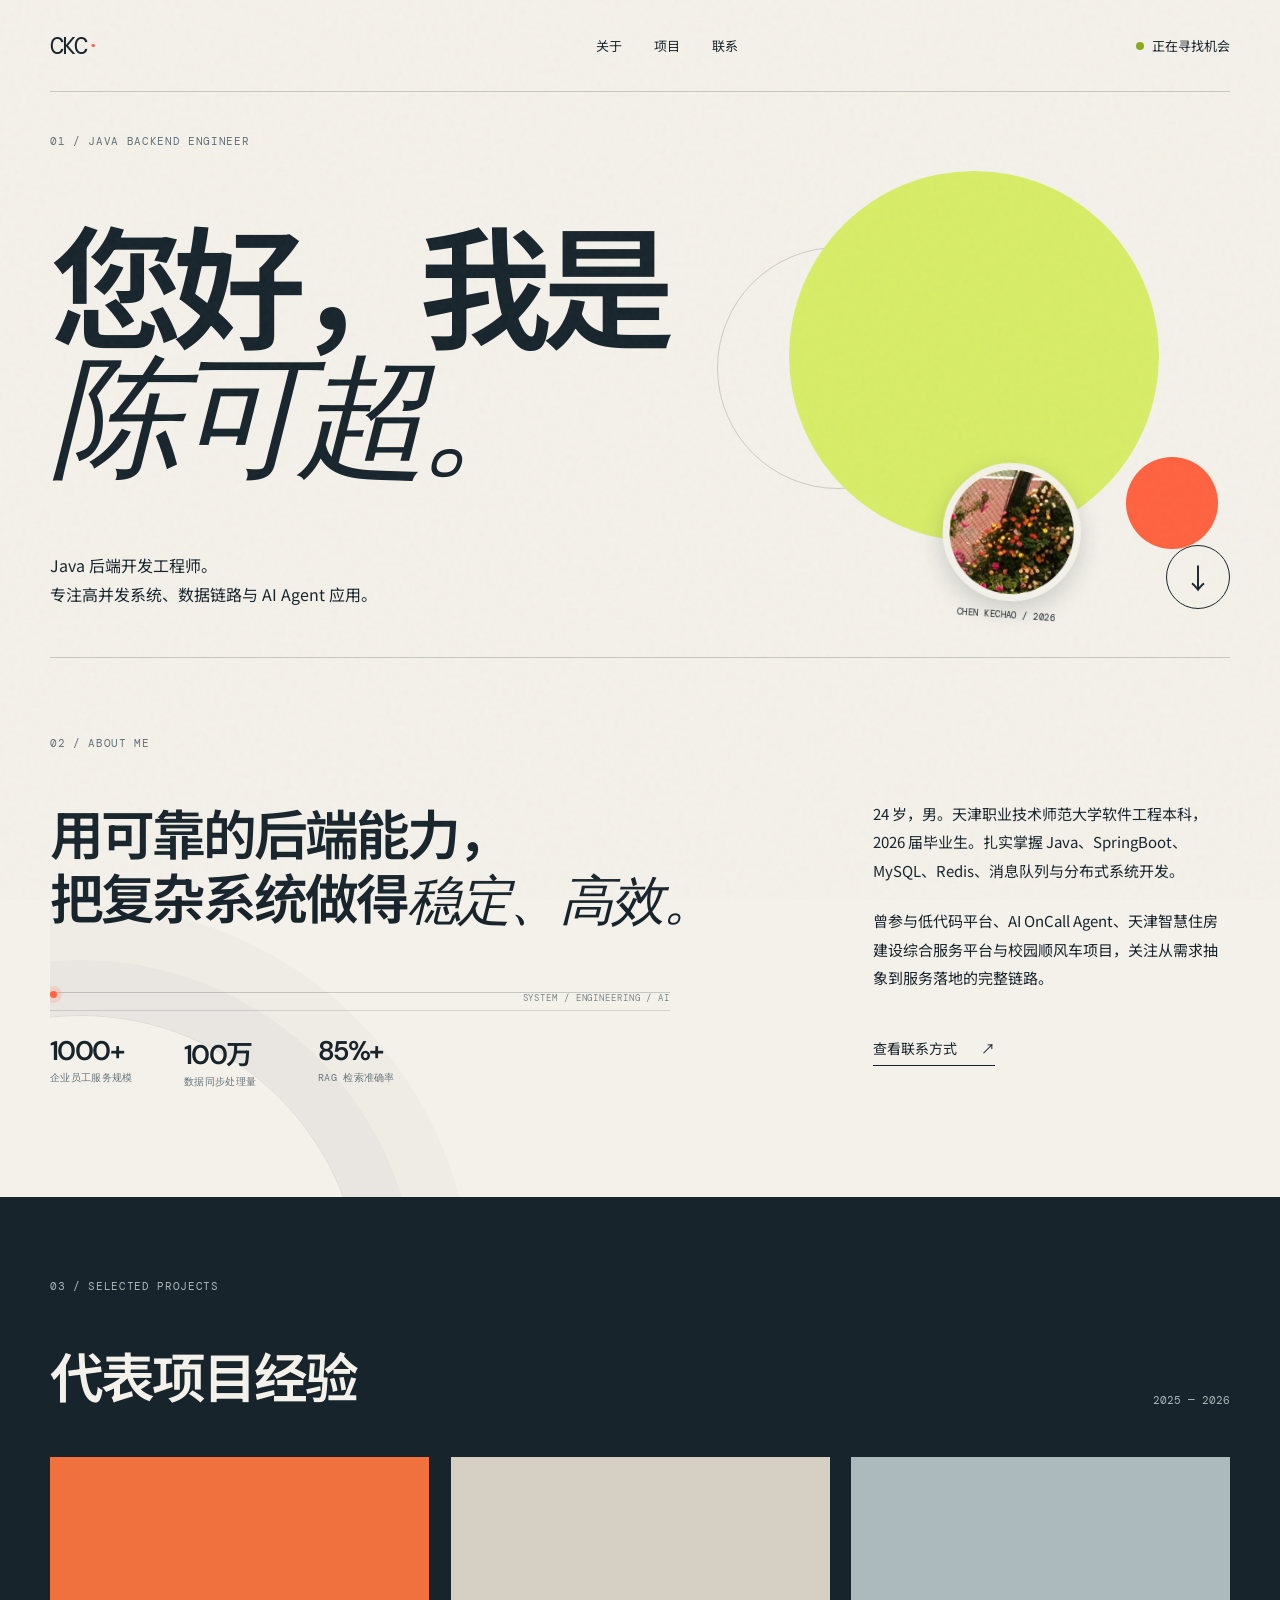
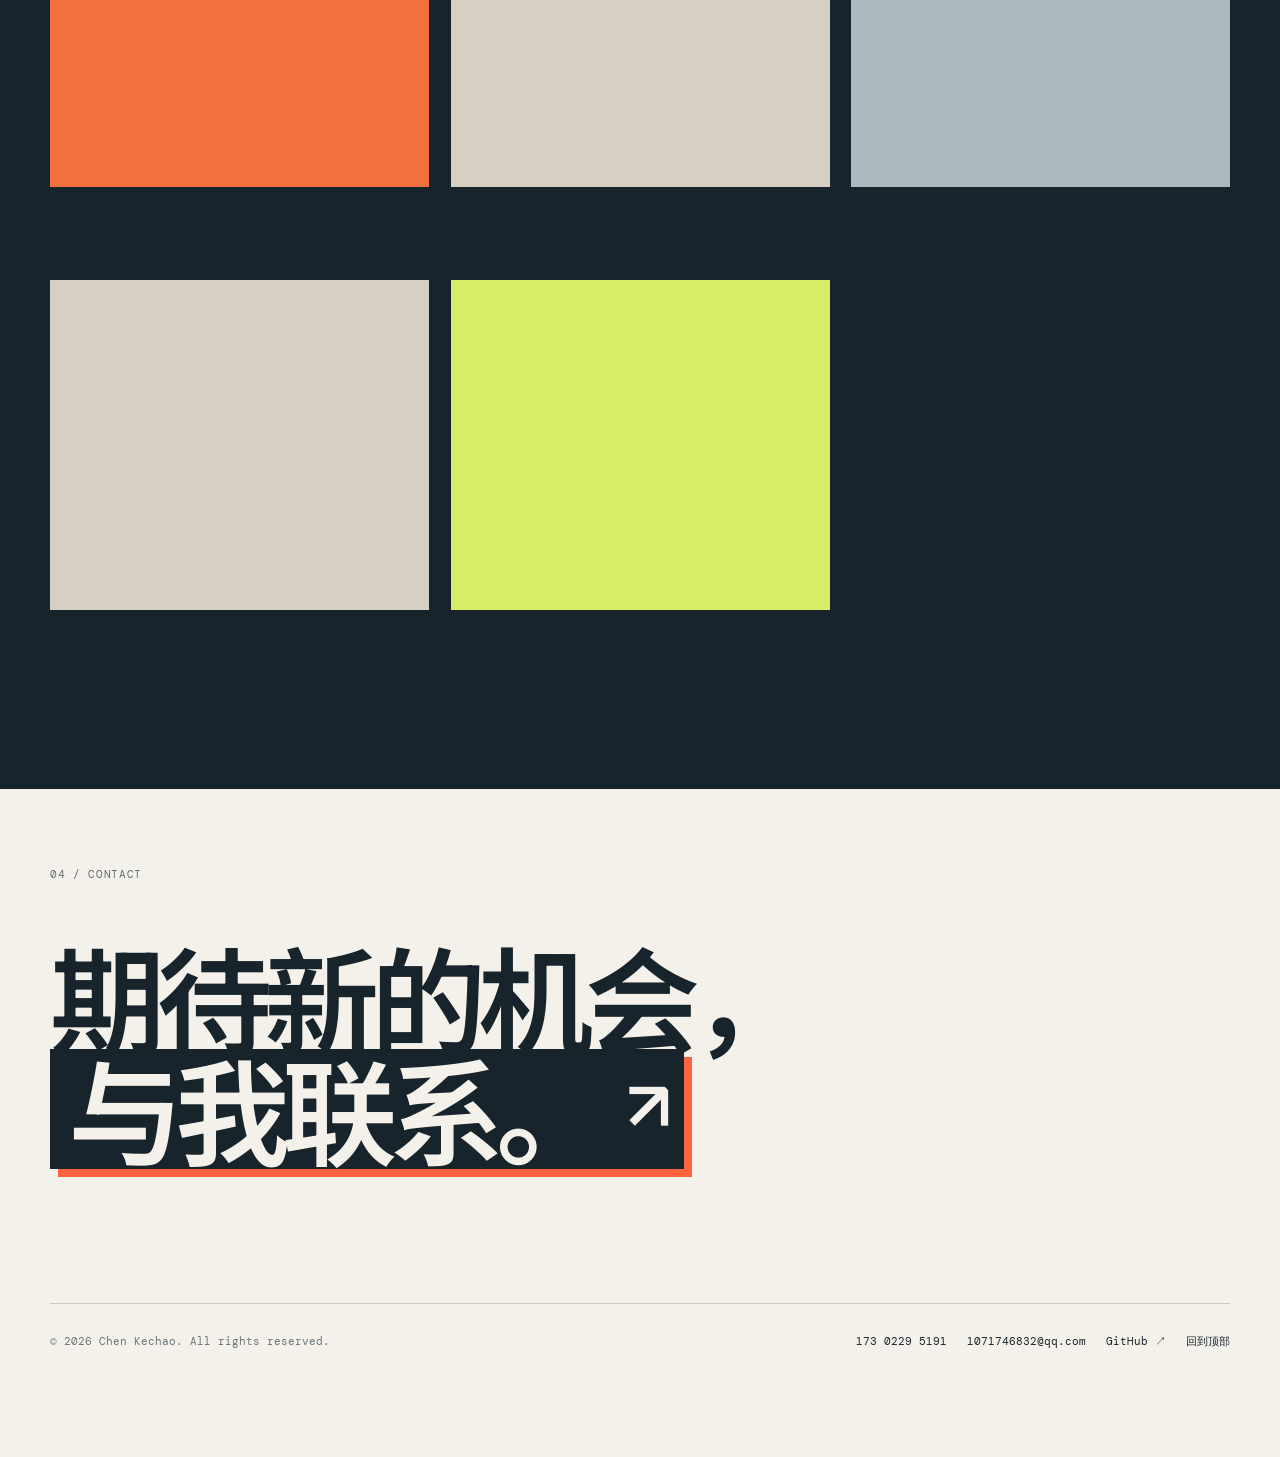
==== index.html @ 7584d51f "Add files via upload" ====
<!doctype html>
<html lang="zh-CN">
  <head>
    <meta charset="UTF-8" />
    <meta name="viewport" content="width=device-width, initial-scale=1.0" />
    <meta name="description" content="陈可超 - Java 后端开发工程师" />
    <title>陈可超 · Java 后端开发工程师</title>
    <link rel="preconnect" href="https://fonts.googleapis.com" />
    <link rel="preconnect" href="https://fonts.gstatic.com" crossorigin />
    <link href="https://fonts.googleapis.com/css2?family=DM+Mono&family=DM+Sans:opsz,wght@9..40,400;9..40,500;9..40,600;9..40,700&family=Noto+Sans+SC:wght@400;500;600;700&display=swap" rel="stylesheet" />
    <link rel="stylesheet" href="style.css" />
    <link rel="stylesheet" href="avatar.css" />
    <link rel="stylesheet" href="motion.css" />
    <link rel="stylesheet" href="contact.css" />
    <link rel="stylesheet" href="about.css" />
    <link rel="stylesheet" href="spacing.css" />
    <link rel="stylesheet" href="interaction.css" />
    <link rel="stylesheet" href="housing.css" />
    <link rel="stylesheet" href="fireworks.css" />
  </head>
  <body>
    <div class="noise"></div>
    <div class="cursor-glow" aria-hidden="true"></div>
    <header class="nav wrap">
      <a class="brand" href="#top">CKC<span>·</span></a>
      <nav aria-label="主导航">
        <a href="#about">关于</a>
        <a href="#work">项目</a>
        <a href="#contact">联系</a>
      </nav>
      <a class="availability" href="mailto:1071746832@qq.com"><i></i>正在寻找机会</a>
    </header>

    <main id="top">
      <section class="hero wrap">
        <p class="eyebrow">01 / JAVA BACKEND ENGINEER</p>
        <h1>您好，我是<br /><em>陈可超。</em></h1>
        <div class="hero-bottom">
          <p>Java 后端开发工程师。<br />专注高并发系统、数据链路与 AI Agent 应用。</p>
          <figure class="portrait" tabindex="0" role="button" aria-label="播放满屏小烟花">
            <img src="avatar.jpg" alt="陈可超的个人头像" />
            <figcaption>CHEN KECHAO / 2026</figcaption>
          </figure>
          <a class="round-link" href="#work" aria-label="跳转到项目区域">↓</a>
        </div>
        <div class="orb orb-one"></div><div class="orb orb-two"></div>
      </section>

      <section id="about" class="about wrap section">
        <p class="eyebrow">02 / ABOUT ME</p>
        <div class="about-grid">
          <div>
            <h2>用可靠的后端能力，<br />把复杂系统做得<em>稳定、高效。</em></h2>
            <div class="about-signal" aria-label="项目数据">
              <div class="signal-track"></div>
              <div class="stat-row">
                <div class="stat"><strong>1000+</strong><span>企业员工服务规模</span></div>
                <div class="stat"><strong>100万</strong><span>数据同步处理量</span></div>
                <div class="stat"><strong>85%+</strong><span>RAG 检索准确率</span></div>
              </div>
            </div>
          </div>
          <div class="about-copy">
            <p>24 岁，男。天津职业技术师范大学软件工程本科，2026 届毕业生。扎实掌握 Java、SpringBoot、MySQL、Redis、消息队列与分布式系统开发。</p>
            <p>曾参与低代码平台、AI OnCall Agent、天津智慧住房建设综合服务平台与校园顺风车项目，关注从需求抽象到服务落地的完整链路。</p>
            <a class="text-link" href="#contact">查看联系方式 <span>↗</span></a>
          </div>
        </div>
      </section>

      <section id="work" class="work section">
        <div class="wrap"><p class="eyebrow">03 / SELECTED PROJECTS</p>
          <div class="work-heading"><h2>代表项目经验</h2><span>2025 — 2026</span></div>
        </div>
        <div class="projects wrap">
          <a class="project project-sun" href="https://github.com/yizaiersan/super-biz-agent" target="_blank" rel="noreferrer" aria-label="在 GitHub 查看智能 OnCall Agent 系统项目">
            <div class="project-visual"><div class="sun"></div><span>AGENT</span></div>
            <div class="project-meta"><div><h3>智能 OnCall Agent 系统</h3><p>Spring AI · RAG · MCP · 多智能体</p></div><b>01 ↗</b></div>
          </a>
          <a class="project project-book" href="#contact" aria-label="查看先特软件低代码平台项目">
            <div class="project-visual"><div class="book-title">低代码<br /><small>LOW CODE PLATFORM</small></div><div class="book-line"></div></div>
            <div class="project-meta"><div><h3>先特软件低代码平台</h3><p>SpringCloud · Kafka · Elasticsearch</p></div><b>02 ↗</b></div>
          </a>
          <a class="project project-type" href="https://github.com/yizaiersan/hitch-dev" target="_blank" rel="noreferrer" aria-label="在 GitHub 查看校园顺风车项目">
            <div class="project-visual"><span>020</span><i></i></div>
            <div class="project-meta"><div><h3>校园顺风车</h3><p>Redis GEO · RabbitMQ · WebSocket</p></div><b>03 ↗</b></div>
          </a>
          <a class="project project-book" href="https://github.com/yizaiersan/lottery" target="_blank" rel="noreferrer" aria-label="在 GitHub 查看疯狂红包雨项目">
            <div class="project-visual"><div class="book-title">红包雨<br /><small>RED ENVELOPE RAIN</small></div><div class="book-line"></div></div>
            <div class="project-meta"><div><h3>疯狂红包雨</h3><p>SpringBoot · Redis · RabbitMQ · Docker</p></div><b>04 ↗</b></div>
          </a>
          <a class="project project-housing" href="https://szzj.zfcxjs.tj.gov.cn:30479" target="_blank" rel="noreferrer" aria-label="打开天津智慧住房建设综合服务平台">
            <div class="project-visual"><span>天津</span><i>SMART HOUSING</i></div>
            <div class="project-meta"><div><h3>天津智慧住房建设综合服务平台</h3><p>SpringCloud · 人大金仓 · Redis · RocketMQ</p></div><b>05 ↗</b></div>
          </a>
        </div>
      </section>

      <section id="contact" class="contact wrap section">
        <p class="eyebrow">04 / CONTACT</p>
        <h2>期待新的机会，<br /><a class="contact-cta" href="mailto:1071746832@qq.com">与我联系。<span>↗</span></a></h2>
        <div class="contact-foot"><p>© 2026 Chen Kechao. All rights reserved.</p><div><a href="tel:17302295191">173 0229 5191</a><a href="mailto:1071746832@qq.com">1071746832@qq.com</a><a href="https://github.com/yizaiersan" target="_blank" rel="noreferrer">GitHub ↗</a><a href="#top">回到顶部</a></div></div>
      </section>
    </main>
    <script src="motion.js"></script>
  </body>
</html>
---- style.css ----
:root{--ink:#17242c;--paper:#f4f1ea;--lime:#d8ed67;--orange:#ff623f;--line:rgba(23,36,44,.2)}*{box-sizing:border-box}html{scroll-behavior:smooth}body{margin:0;background:var(--paper);color:var(--ink);font-family:"Noto Sans SC","DM Sans",sans-serif}.wrap{width:min(1180px,calc(100% - 64px));margin:auto}.noise{position:fixed;inset:0;opacity:.045;pointer-events:none;z-index:10;background-image:url("data:image/svg+xml,%3Csvg viewBox='0 0 180 180' xmlns='http://www.w3.org/2000/svg'%3E%3Cfilter id='n'%3E%3CfeTurbulence type='fractalNoise' baseFrequency='.85' numOctaves='4' stitchTiles='stitch'/%3E%3C/filter%3E%3Crect width='100%25' height='100%25' filter='url(%23n)' opacity='.9'/%3E%3C/svg%3E")}.nav{height:92px;display:flex;align-items:center;justify-content:space-between;border-bottom:1px solid var(--line);position:relative;z-index:2}.brand{font-family:"DM Mono",monospace;font-size:24px;text-decoration:none;color:var(--ink);letter-spacing:-2px}.brand span{color:var(--orange)}nav{display:flex;gap:32px;margin-left:100px}nav a,.availability,.contact-foot a{color:var(--ink);text-decoration:none;font-size:13px}.availability{display:flex;align-items:center;gap:8px}.availability i{width:8px;height:8px;border-radius:50%;background:#88aa1e;display:block}.hero{min-height:600px;padding:72px 0 48px;position:relative;overflow:hidden}.eyebrow{font-family:"DM Mono",monospace;font-size:11px;letter-spacing:.06em;margin:0;color:#617078}.hero h1{font-size:clamp(64px,10.4vw,140px);line-height:.93;letter-spacing:-.075em;font-weight:600;margin:72px 0 64px;position:relative;z-index:1}.hero h1 em,.about h2 em{font-family:Georgia,serif;font-weight:400}.hero-bottom{display:flex;justify-content:space-between;align-items:end;position:relative;z-index:1}.hero-bottom p{font-size:16px;line-height:1.8;margin:0}.round-link{width:64px;height:64px;border:1px solid var(--ink);border-radius:50%;display:grid;place-items:center;text-decoration:none;color:var(--ink);font-size:28px;transition:.25s}.round-link:hover{background:var(--ink);color:var(--paper);transform:translateY(4px)}.orb{position:absolute;border-radius:50%;filter:blur(.2px)}.orb-one{width:370px;height:370px;background:var(--lime);right:6%;top:79px}.orb-two{width:92px;height:92px;background:var(--orange);right:1%;top:365px}.section{padding:130px 0}.about{border-top:1px solid var(--line)}.about-grid{display:grid;grid-template-columns:1.35fr .65fr;gap:80px;margin-top:50px}.about h2,.work h2,.contact h2{font-size:clamp(32px,4.2vw,58px);line-height:1.2;letter-spacing:-.055em;font-weight:600;margin:0}.about-copy{font-size:15px;line-height:1.9}.about-copy p{margin:0 0 22px}.text-link{display:inline-flex;margin-top:20px;color:var(--ink);font-size:14px;text-decoration:none;border-bottom:1px solid var(--ink);padding-bottom:4px}.text-link span{margin-left:24px}.work{background:var(--ink);color:var(--paper)}.work .eyebrow{color:#aeb8ba}.work-heading{display:flex;justify-content:space-between;align-items:end;margin:50px 0}.work-heading span{font:11px "DM Mono",monospace;color:#aeb8ba}.projects{display:grid;grid-template-columns:repeat(3,1fr);gap:22px}.project{color:inherit;text-decoration:none}.project-visual{height:330px;position:relative;overflow:hidden;transition:transform .35s}.project:hover .project-visual{transform:translateY(-8px)}.project-sun .project-visual{background:#f0713e}.sun{position:absolute;width:190px;height:190px;border-radius:50%;background:#ffcd62;top:50%;left:50%;transform:translate(-50%,-50%)}.project-sun .project-visual span{position:absolute;bottom:23px;left:23px;font-size:44px;font-weight:700;letter-spacing:-.1em;color:#24393c}.project-book .project-visual{background:#d6d0c4;padding:32px;color:#24393c}.book-title{font-family:Georgia,serif;font-size:57px;line-height:.9;letter-spacing:-.12em}.book-title small{font:10px "DM Mono",monospace;letter-spacing:.12em}.book-line{height:1px;background:#24393c;position:absolute;left:32px;right:32px;bottom:36px}.project-type .project-visual{background:#acb9bd;display:grid;place-items:center;color:#f4f1ea}.project-type span{font-size:70px;letter-spacing:-.12em;font-weight:600;position:relative;z-index:1}.project-type i{position:absolute;width:145px;height:145px;background:#e3ef78;border-radius:50%;right:-15px;bottom:-16px}.project-meta{padding:20px 0 2px;display:flex;justify-content:space-between}.project-meta h3{font-size:18px;margin:0 0 6px}.project-meta p{font-size:12px;margin:0;color:#aeb8ba}.project-meta b{font:11px "DM Mono",monospace;font-weight:400}.contact{min-height:560px;display:flex;flex-direction:column}.contact h2{font-size:clamp(55px,9vw,118px);line-height:.94;margin:60px 0}.contact h2 a{color:var(--orange);text-decoration:none}.contact h2 span{font-family:"DM Sans";font-size:.6em;vertical-align:top}.contact-foot{margin-top:auto;padding-top:30px;border-top:1px solid var(--line);display:flex;justify-content:space-between;color:#67757b;font:11px "DM Mono",monospace}.contact-foot p{margin:0}.contact-foot div{display:flex;gap:20px}.contact-foot a{font:11px "DM Mono",monospace;color:var(--ink)}@media(max-width:700px){.wrap{width:min(100% - 40px,1180px)}.nav{height:72px}nav{display:none}.availability{font-size:11px}.hero{min-height:520px;padding-top:54px}.hero h1{margin:65px 0 70px}.orb-one{width:230px;height:230px;right:-60px;top:120px}.orb-two{width:55px;height:55px;top:325px;right:10px}.hero-bottom p{font-size:13px}.section{padding:80px 0}.about-grid{grid-template-columns:1fr;gap:32px;margin-top:38px}.projects{grid-template-columns:1fr;gap:40px}.project-visual{height:280px}.work-heading{margin:40px 0}.contact{min-height:470px}.contact-foot{gap:25px;flex-direction:column}.contact-foot div{gap:16px}.contact h2{margin:48px 0}}
---- avatar.css ----
.portrait{position:absolute;right:150px;bottom:-12px;width:138px;margin:0;transform:rotate(4deg)}
.portrait img{display:block;width:100%;aspect-ratio:1;object-fit:cover;border-radius:50%;border:7px solid var(--paper);box-shadow:0 8px 25px rgba(23,36,44,.18)}
.portrait figcaption{font:9px "DM Mono",monospace;letter-spacing:.05em;text-align:center;margin-top:8px;white-space:nowrap}
@media(max-width:700px){.portrait{width:96px;right:85px;bottom:10px}.portrait img{border-width:5px}.portrait figcaption{font-size:7px}}
---- motion.css ----
@keyframes rise-in{from{opacity:0;transform:translateY(30px)}to{opacity:1;transform:translateY(0)}}
@keyframes drift{0%,100%{transform:translate3d(0,0,0) scale(1)}50%{transform:translate3d(-24px,22px,0) scale(1.06)}}
@keyframes pulse{0%,100%{opacity:.72;transform:scale(1)}50%{opacity:1;transform:scale(1.13)}}
@keyframes sweep{from{transform:translateX(-130%) skewX(-20deg)}to{transform:translateX(260%) skewX(-20deg)}}
.nav{animation:rise-in .8s cubic-bezier(.2,.8,.2,1) both}.hero .eyebrow{animation:rise-in .8s .12s cubic-bezier(.2,.8,.2,1) both}.hero h1{animation:rise-in 1s .25s cubic-bezier(.2,.8,.2,1) both}.hero-bottom{animation:rise-in .9s .45s cubic-bezier(.2,.8,.2,1) both}.orb-one{animation:drift 9s ease-in-out infinite}.orb-two{animation:pulse 4.5s ease-in-out infinite}.availability i{animation:pulse 1.7s ease-in-out infinite}
nav a{position:relative;padding:8px 0}nav a::after{content:"";position:absolute;left:0;bottom:1px;width:100%;height:1px;background:var(--orange);transform:scaleX(0);transform-origin:right;transition:transform .35s ease}nav a:hover::after{transform:scaleX(1);transform-origin:left}.round-link{transition:background .3s,color .3s,transform .3s,box-shadow .3s}.round-link:hover{box-shadow:0 10px 24px rgba(23,36,44,.22);transform:translateY(4px) rotate(-12deg)}
.section{opacity:0;transform:translateY(48px);transition:opacity .85s ease,transform .85s cubic-bezier(.2,.8,.2,1)}.section.is-visible{opacity:1;transform:none}.project{transition:transform .4s cubic-bezier(.2,.8,.2,1)}.project:hover{transform:translateY(-10px)}.project-visual::after{content:"";position:absolute;inset:0;width:35%;background:linear-gradient(90deg,transparent,rgba(255,255,255,.22),transparent);pointer-events:none;transform:translateX(-130%) skewX(-20deg)}.project:hover .project-visual::after{animation:sweep .8s ease}.project-meta b{transition:transform .3s ease}.project:hover .project-meta b{transform:translate(4px,-4px)}.portrait{transition:transform .5s cubic-bezier(.2,.8,.2,1)}.portrait:hover{transform:rotate(-3deg) scale(1.06)}.text-link{transition:letter-spacing .3s ease}.text-link:hover{letter-spacing:.04em}.contact h2 a{background:linear-gradient(90deg,var(--orange),#e94d98,var(--orange));background-size:200% 100%;transition:background-position .6s ease}.contact h2 a:hover{background-position:100% 0}
@media(prefers-reduced-motion:reduce){*,*::before,*::after{animation-duration:.01ms!important;animation-iteration-count:1!important;scroll-behavior:auto!important;transition-duration:.01ms!important}.section{opacity:1;transform:none}}
---- contact.css ----
.contact{padding-top:112px;padding-bottom:72px}
.contact h2{max-width:1100px;letter-spacing:-.07em}
.contact h2 a{display:inline-flex;align-items:center;gap:.16em;color:var(--paper);background:var(--ink);padding:.07em .19em .11em .16em;line-height:.86;box-shadow:8px 8px 0 var(--orange);transition:transform .35s ease,box-shadow .35s ease,background .35s ease}
.contact h2 a:hover{background:var(--orange);box-shadow:12px 12px 0 var(--ink);transform:translate(-4px,-4px)}
.contact h2 span{margin-left:.08em}
.contact-foot{margin-top:74px}
@media(max-width:700px){.contact{padding-top:80px;padding-bottom:52px}.contact h2 a{box-shadow:5px 5px 0 var(--orange)}.contact-foot{margin-top:56px}}
---- about.css ----
@keyframes trace{0%{left:0;opacity:0}12%,78%{opacity:1}100%{left:100%;opacity:0}}
@keyframes float-chip{0%,100%{transform:translateY(0)}50%{transform:translateY(-7px)}}
.about{position:relative;overflow:hidden}.about::before{content:"";position:absolute;width:560px;height:560px;left:-250px;bottom:-380px;border:1px solid rgba(23,36,44,.1);border-radius:50%;box-shadow:0 0 0 55px rgba(23,36,44,.025),0 0 0 110px rgba(23,36,44,.018);pointer-events:none}.about h2{position:relative;z-index:1}.about-signal{position:relative;z-index:1;margin-top:58px;max-width:620px;border-top:1px solid var(--line);padding-top:17px}.about-signal::before{content:"";position:absolute;top:-2px;left:0;width:7px;height:7px;border-radius:50%;background:var(--orange);box-shadow:0 0 0 5px rgba(255,98,63,.16);animation:trace 5.5s linear infinite}.signal-track{position:relative;height:1px;background:rgba(23,36,44,.15);margin-bottom:22px}.signal-track::after{content:"SYSTEM / ENGINEERING / AI";position:absolute;right:0;top:-18px;font:9px "DM Mono",monospace;letter-spacing:.1em;color:#7b8588}.stat-row{display:flex;gap:26px}.stat{min-width:108px;animation:float-chip 5s ease-in-out infinite}.stat:nth-child(2){animation-delay:-1.7s}.stat:nth-child(3){animation-delay:-3.4s}.stat strong{display:block;font:600 27px "DM Sans","Noto Sans SC",sans-serif;letter-spacing:-.06em}.stat span{display:block;margin-top:3px;font:10px "DM Mono",monospace;letter-spacing:.03em;color:#68757b}.about-copy{position:relative;z-index:1}.about-copy p{transition:transform .35s ease}.about-copy:hover p{transform:translateX(5px)}
@media(max-width:700px){.about-signal{margin-top:40px}.stat-row{gap:18px}.stat{min-width:0;flex:1}.stat strong{font-size:22px}.stat span{font-size:8px}.about::before{left:-350px}.signal-track::after{font-size:7px}}
---- spacing.css ----
/* Tighter vertical rhythm: section labels arrive closer to their boundaries. */
.hero{padding-top:42px;min-height:540px}
.section{padding-top:78px;padding-bottom:108px}
.work.section{padding-top:82px}
.contact{padding-top:78px}
@media(max-width:700px){.hero{padding-top:34px;min-height:500px}.section{padding-top:62px;padding-bottom:76px}.work.section{padding-top:66px}.contact{padding-top:66px}}
---- interaction.css ----
@media(pointer:fine){
  .cursor-glow{position:fixed;z-index:20;width:310px;height:310px;left:0;top:0;border-radius:50%;pointer-events:none;background:radial-gradient(circle,rgba(216,237,103,.38) 0%,rgba(216,237,103,.17) 28%,rgba(216,237,103,.05) 48%,transparent 72%);mix-blend-mode:multiply;transform:translate3d(-50%,-50%,0);transition:width .3s ease,height .3s ease,opacity .3s ease;will-change:transform;opacity:0}.cursor-glow.is-active{opacity:1}.cursor-glow.is-hovering{width:390px;height:390px;background:radial-gradient(circle,rgba(255,98,63,.32) 0%,rgba(255,98,63,.13) 35%,rgba(255,98,63,.04) 54%,transparent 74%)}
  .hero{isolation:isolate}.hero::after{content:"";position:absolute;width:240px;height:240px;right:23%;top:155px;border:1px solid rgba(23,36,44,.18);border-radius:50%;z-index:-1;transform:translate3d(var(--mouse-x,0),var(--mouse-y,0),0);transition:transform .15s linear;will-change:transform}.project{transform-style:preserve-3d;will-change:transform}.project-visual{transform:translateZ(0)}.project:hover .project-visual{filter:saturate(1.08) contrast(1.03)}.round-link{will-change:transform}.availability{transition:transform .2s ease}
}
@media(prefers-reduced-motion:reduce){.cursor-glow{display:none!important}}
---- housing.css ----
.project-housing .project-visual{background:#d8ed67;color:#17242c;padding:30px;display:flex;flex-direction:column;justify-content:space-between}
.project-housing .project-visual span{font-family:Georgia,"Noto Sans SC",serif;font-size:88px;line-height:.9;letter-spacing:-.12em}
.project-housing .project-visual i{align-self:flex-end;font:11px "DM Mono",monospace;font-style:normal;letter-spacing:.13em}
---- fireworks.css ----
.fireworks-layer{position:fixed;inset:0;z-index:100;pointer-events:none;overflow:hidden}
.firework-particle{position:absolute;left:var(--x);top:var(--y);font-size:var(--size);line-height:1;color:var(--color);text-shadow:0 1px 0 rgba(255,255,255,.65),0 0 12px currentColor;animation:firework-pop 1.4s cubic-bezier(.16,.72,.25,1) forwards;animation-delay:var(--delay)}
@keyframes firework-pop{0%{opacity:0;transform:translate(-50%,-50%) scale(.2)}12%{opacity:1}72%{opacity:1;transform:translate(calc(-50% + var(--dx)),calc(-50% + var(--dy))) rotate(var(--spin)) scale(1)}100%{opacity:0;transform:translate(calc(-50% + var(--dx)),calc(-50% + var(--dy) + 28px)) rotate(var(--spin)) scale(.55)}}
@media(prefers-reduced-motion:reduce){.fireworks-layer{display:none}}
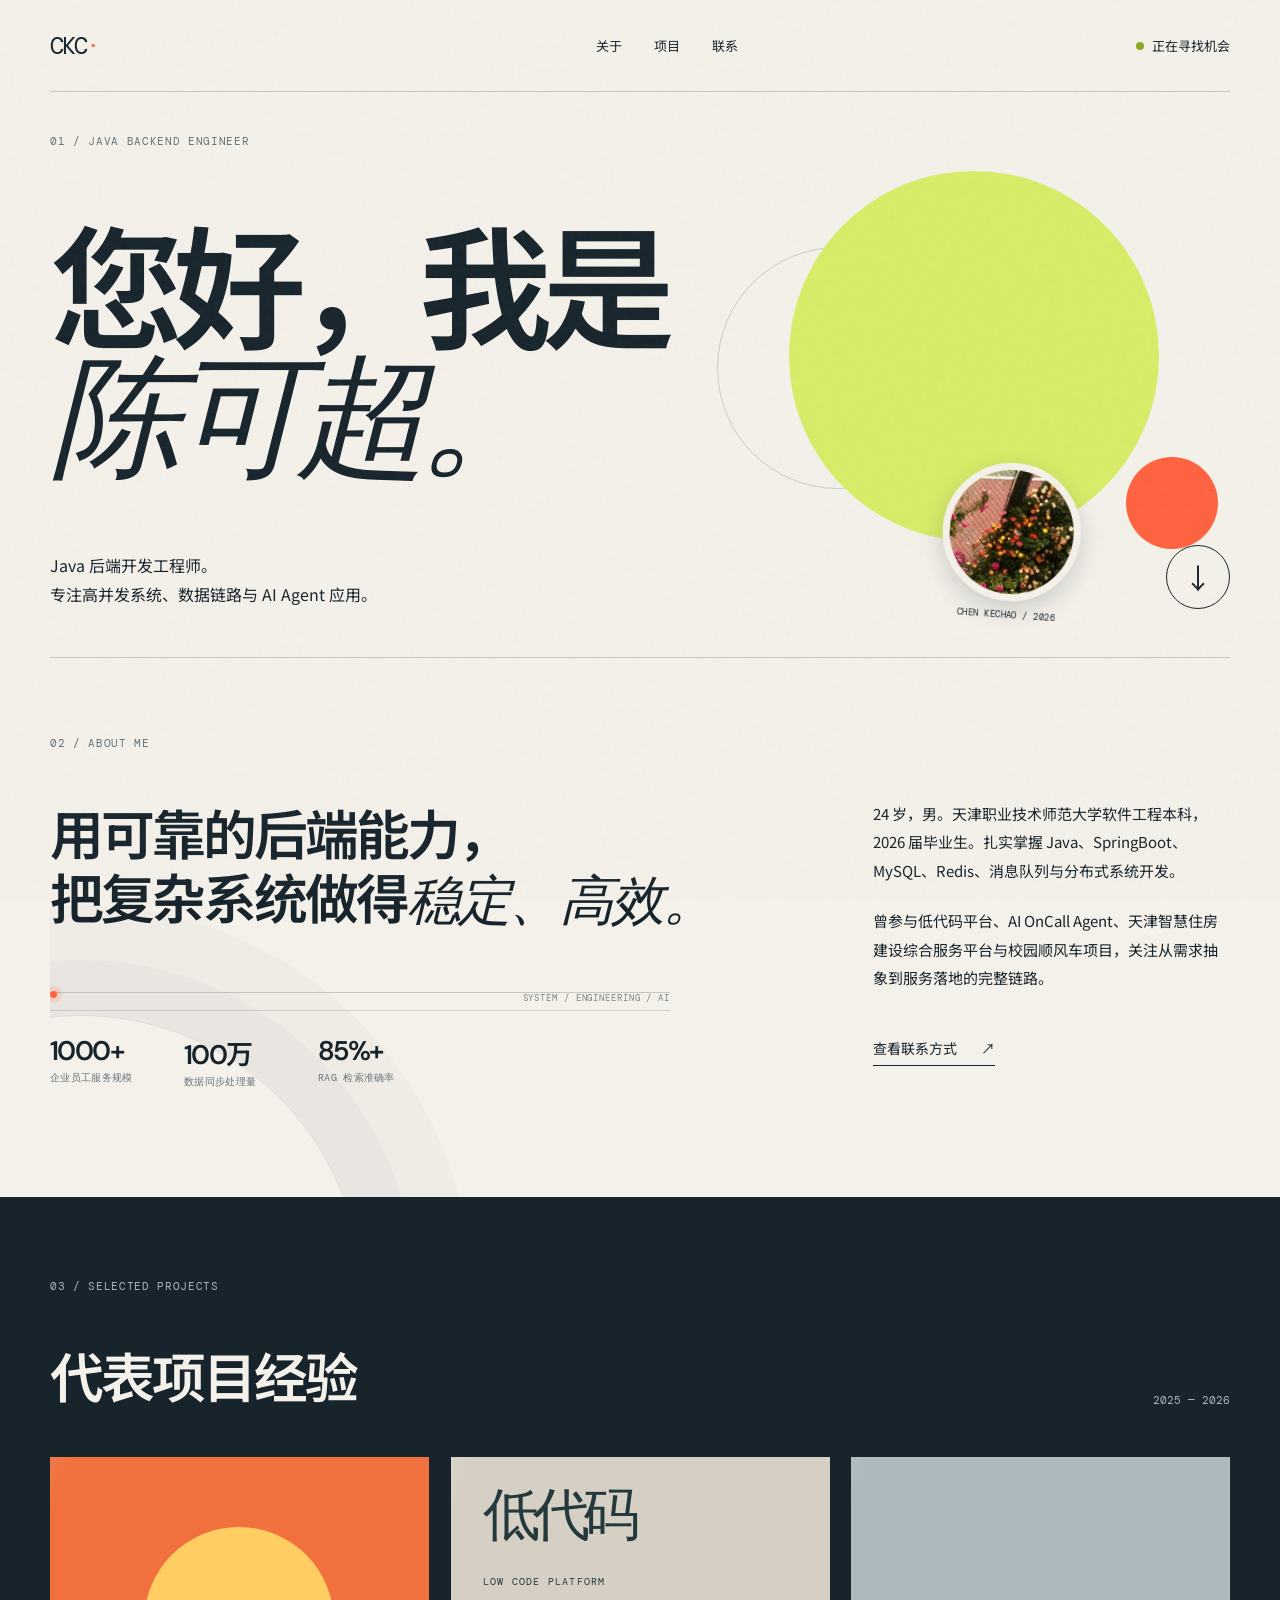
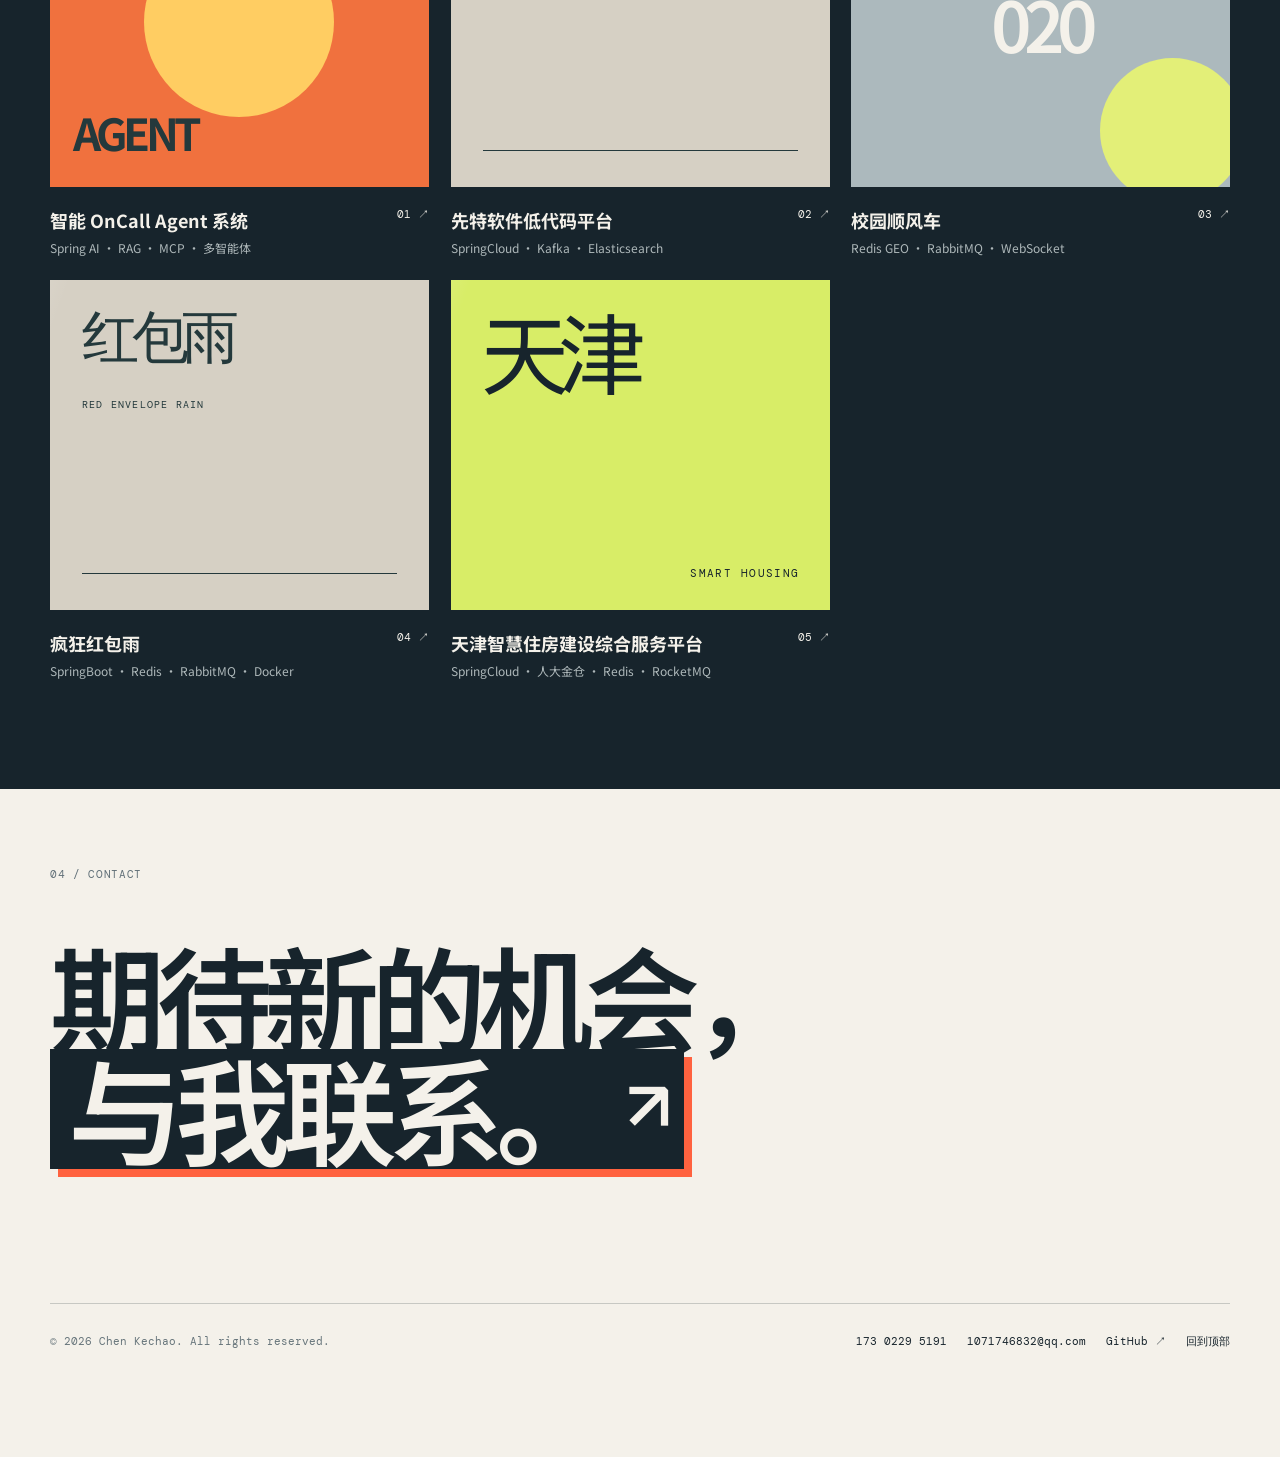
==== commit 8e540e13: "Add files via upload" ====
--- a/index.html
+++ b/index.html
@@ -4,7 +4,7 @@
     <meta charset="UTF-8" />
     <meta name="viewport" content="width=device-width, initial-scale=1.0" />
     <meta name="description" content="陈可超 - Java 后端开发工程师" />
-    <title>陈可超 · Java 后端开发工程师</title>
+    <title>chenkechao</title>
     <link rel="preconnect" href="https://fonts.googleapis.com" />
     <link rel="preconnect" href="https://fonts.gstatic.com" crossorigin />
     <link href="https://fonts.googleapis.com/css2?family=DM+Mono&family=DM+Sans:opsz,wght@9..40,400;9..40,500;9..40,600;9..40,700&family=Noto+Sans+SC:wght@400;500;600;700&display=swap" rel="stylesheet" />
@@ -17,6 +17,7 @@
     <link rel="stylesheet" href="interaction.css" />
     <link rel="stylesheet" href="housing.css" />
     <link rel="stylesheet" href="fireworks.css" />
+    <link rel="stylesheet" href="modal.css" />
   </head>
   <body>
     <div class="noise"></div>
@@ -77,7 +78,7 @@
             <div class="project-visual"><div class="sun"></div><span>AGENT</span></div>
             <div class="project-meta"><div><h3>智能 OnCall Agent 系统</h3><p>Spring AI · RAG · MCP · 多智能体</p></div><b>01 ↗</b></div>
           </a>
-          <a class="project project-book" href="#contact" aria-label="查看先特软件低代码平台项目">
+          <a class="project project-book project-internal" href="#contact" aria-label="查看先特软件低代码平台项目说明">
             <div class="project-visual"><div class="book-title">低代码<br /><small>LOW CODE PLATFORM</small></div><div class="book-line"></div></div>
             <div class="project-meta"><div><h3>先特软件低代码平台</h3><p>SpringCloud · Kafka · Elasticsearch</p></div><b>02 ↗</b></div>
           </a>
@@ -102,6 +103,16 @@
         <div class="contact-foot"><p>© 2026 Chen Kechao. All rights reserved.</p><div><a href="tel:17302295191">173 0229 5191</a><a href="mailto:1071746832@qq.com">1071746832@qq.com</a><a href="https://github.com/yizaiersan" target="_blank" rel="noreferrer">GitHub ↗</a><a href="#top">回到顶部</a></div></div>
       </section>
     </main>
+    <div class="project-modal" id="internal-project-modal" role="dialog" aria-modal="true" aria-labelledby="internal-project-title" hidden>
+      <div class="project-modal__backdrop" data-close-modal></div>
+      <div class="project-modal__card">
+        <span class="project-modal__sparkle">✦</span>
+        <p class="eyebrow">A LITTLE NOTE</p>
+        <h2 id="internal-project-title">这是一个内网项目呀</h2>
+        <p>先特软件低代码平台为内网开发项目，暂时没有可公开访问的链接。</p>
+        <button type="button" data-close-modal>知道啦 ✿</button>
+      </div>
+    </div>
     <script src="motion.js"></script>
   </body>
 </html>
--- a/fireworks.css
+++ b/fireworks.css
@@ -1,4 +1,4 @@
 .fireworks-layer{position:fixed;inset:0;z-index:100;pointer-events:none;overflow:hidden}
 .firework-particle{position:absolute;left:var(--x);top:var(--y);font-size:var(--size);line-height:1;color:var(--color);text-shadow:0 1px 0 rgba(255,255,255,.65),0 0 12px currentColor;animation:firework-pop 1.4s cubic-bezier(.16,.72,.25,1) forwards;animation-delay:var(--delay)}
-@keyframes firework-pop{0%{opacity:0;transform:translate(-50%,-50%) scale(.2)}12%{opacity:1}72%{opacity:1;transform:translate(calc(-50% + var(--dx)),calc(-50% + var(--dy))) rotate(var(--spin)) scale(1)}100%{opacity:0;transform:translate(calc(-50% + var(--dx)),calc(-50% + var(--dy) + 28px)) rotate(var(--spin)) scale(.55)}}
+@keyframes firework-pop{0%{opacity:0;transform:translate(-50%,-50%) scale(.2)}12%{opacity:1}58%{opacity:1;transform:translate(calc(-50% + var(--dx)),calc(-50% + var(--dy))) rotate(var(--spin)) scale(1)}82%{opacity:.9;transform:translate(calc(-50% + var(--dx-drift)),calc(-50% + var(--dy) + var(--fall-early))) rotate(var(--spin)) scale(.82)}100%{opacity:0;transform:translate(calc(-50% + var(--dx-drift)),calc(-50% + var(--dy-fall))) rotate(var(--spin)) scale(.48)}}
 @media(prefers-reduced-motion:reduce){.fireworks-layer{display:none}}
--- a/modal.css
+++ b/modal.css
@@ -0,0 +1,9 @@
+.project-modal{position:fixed;inset:0;z-index:120;display:grid;place-items:center;padding:24px}
+.project-modal[hidden]{display:none}
+.project-modal__backdrop{position:absolute;inset:0;background:rgba(23,36,44,.48);backdrop-filter:blur(5px)}
+.project-modal__card{position:relative;width:min(440px,100%);padding:48px 42px 38px;background:var(--paper);border:2px solid var(--ink);box-shadow:12px 12px 0 var(--orange);text-align:center;animation:modal-pop .35s cubic-bezier(.2,.85,.35,1.2)}
+.project-modal__sparkle{display:grid;place-items:center;width:48px;height:48px;margin:0 auto 18px;border-radius:50%;background:var(--lime);font-size:25px;color:var(--orange)}
+.project-modal h2{font-size:31px;letter-spacing:-.06em;margin:12px 0 14px}.project-modal p:not(.eyebrow){font-size:15px;line-height:1.8;margin:0 auto 28px;max-width:300px}
+.project-modal button{border:1px solid var(--ink);background:var(--ink);color:var(--paper);padding:12px 20px;font:600 14px "Noto Sans SC",sans-serif;cursor:pointer;transition:transform .2s ease,background .2s ease}.project-modal button:hover{background:var(--orange);transform:translateY(-3px)}
+@keyframes modal-pop{from{opacity:0;transform:translateY(16px) scale(.9)}to{opacity:1;transform:translateY(0) scale(1)}}
+@media(max-width:700px){.project-modal__card{padding:40px 26px 30px;box-shadow:8px 8px 0 var(--orange)}.project-modal h2{font-size:27px}}
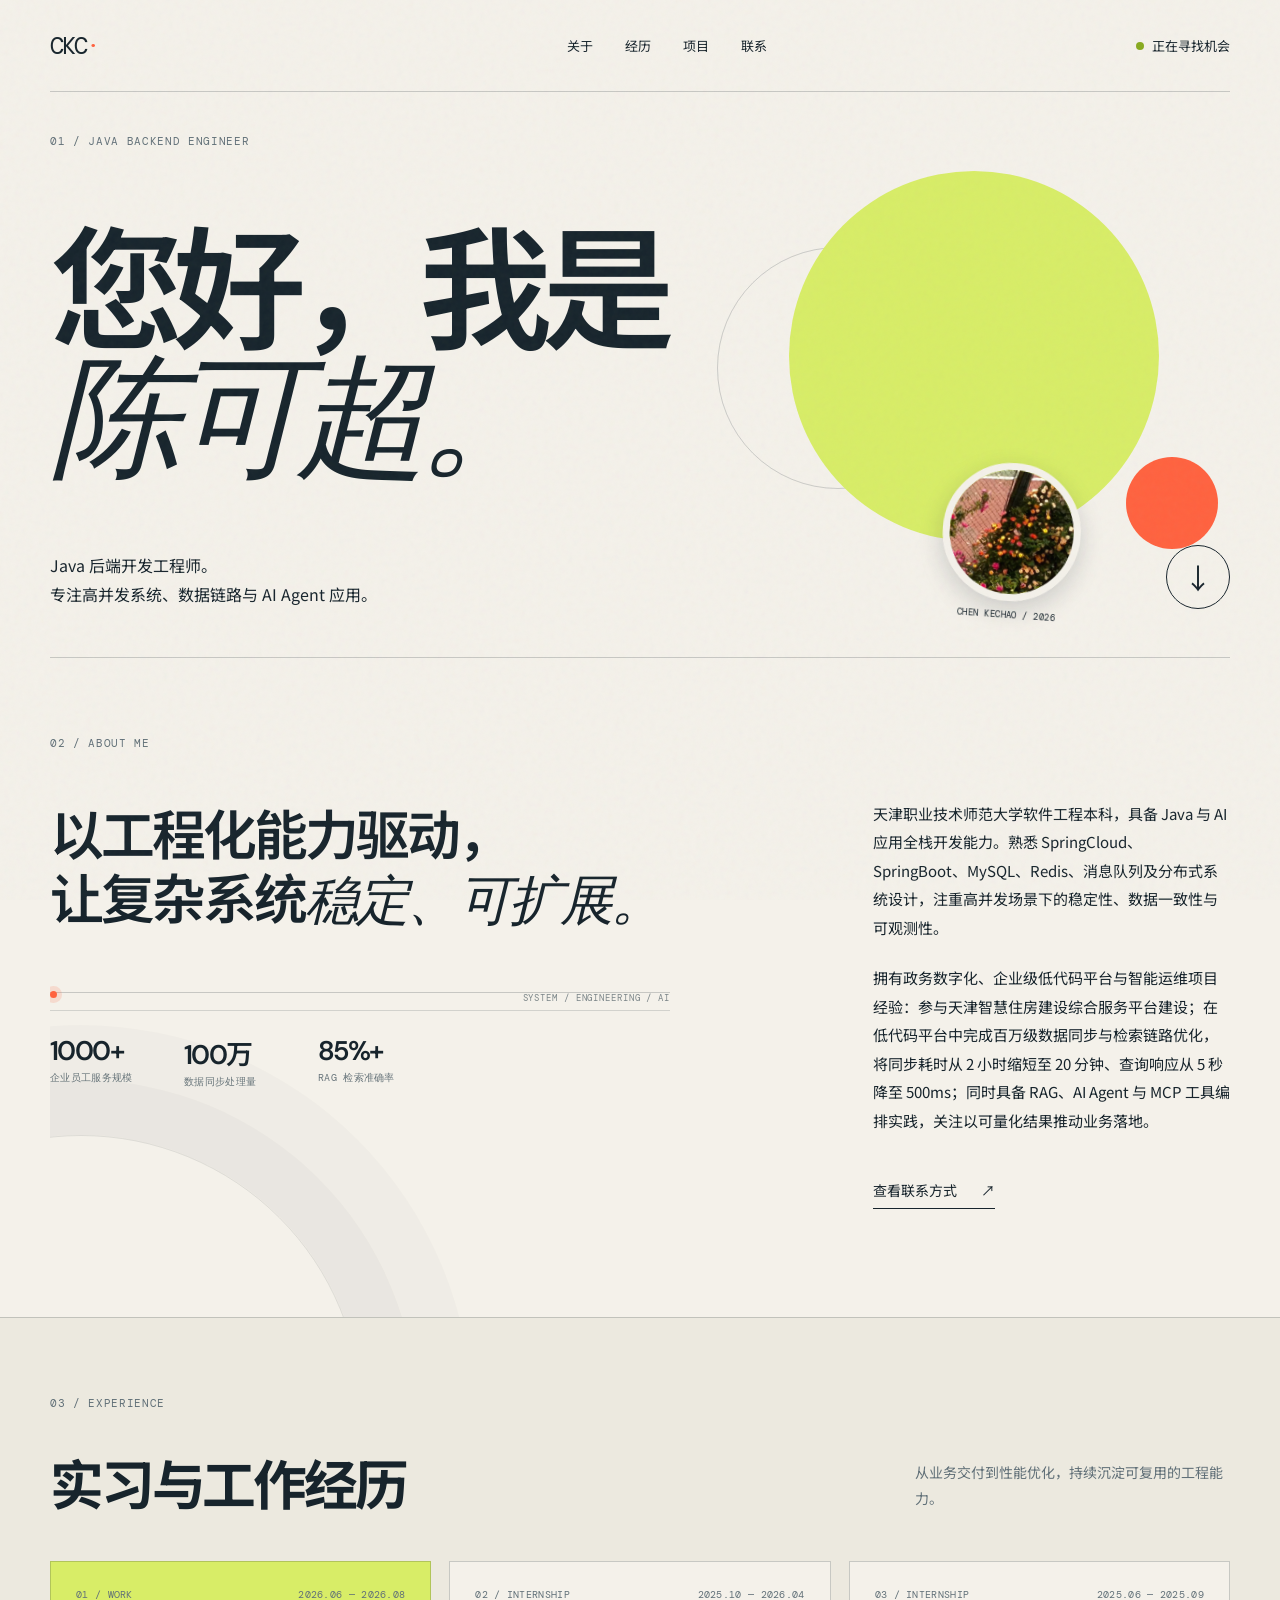
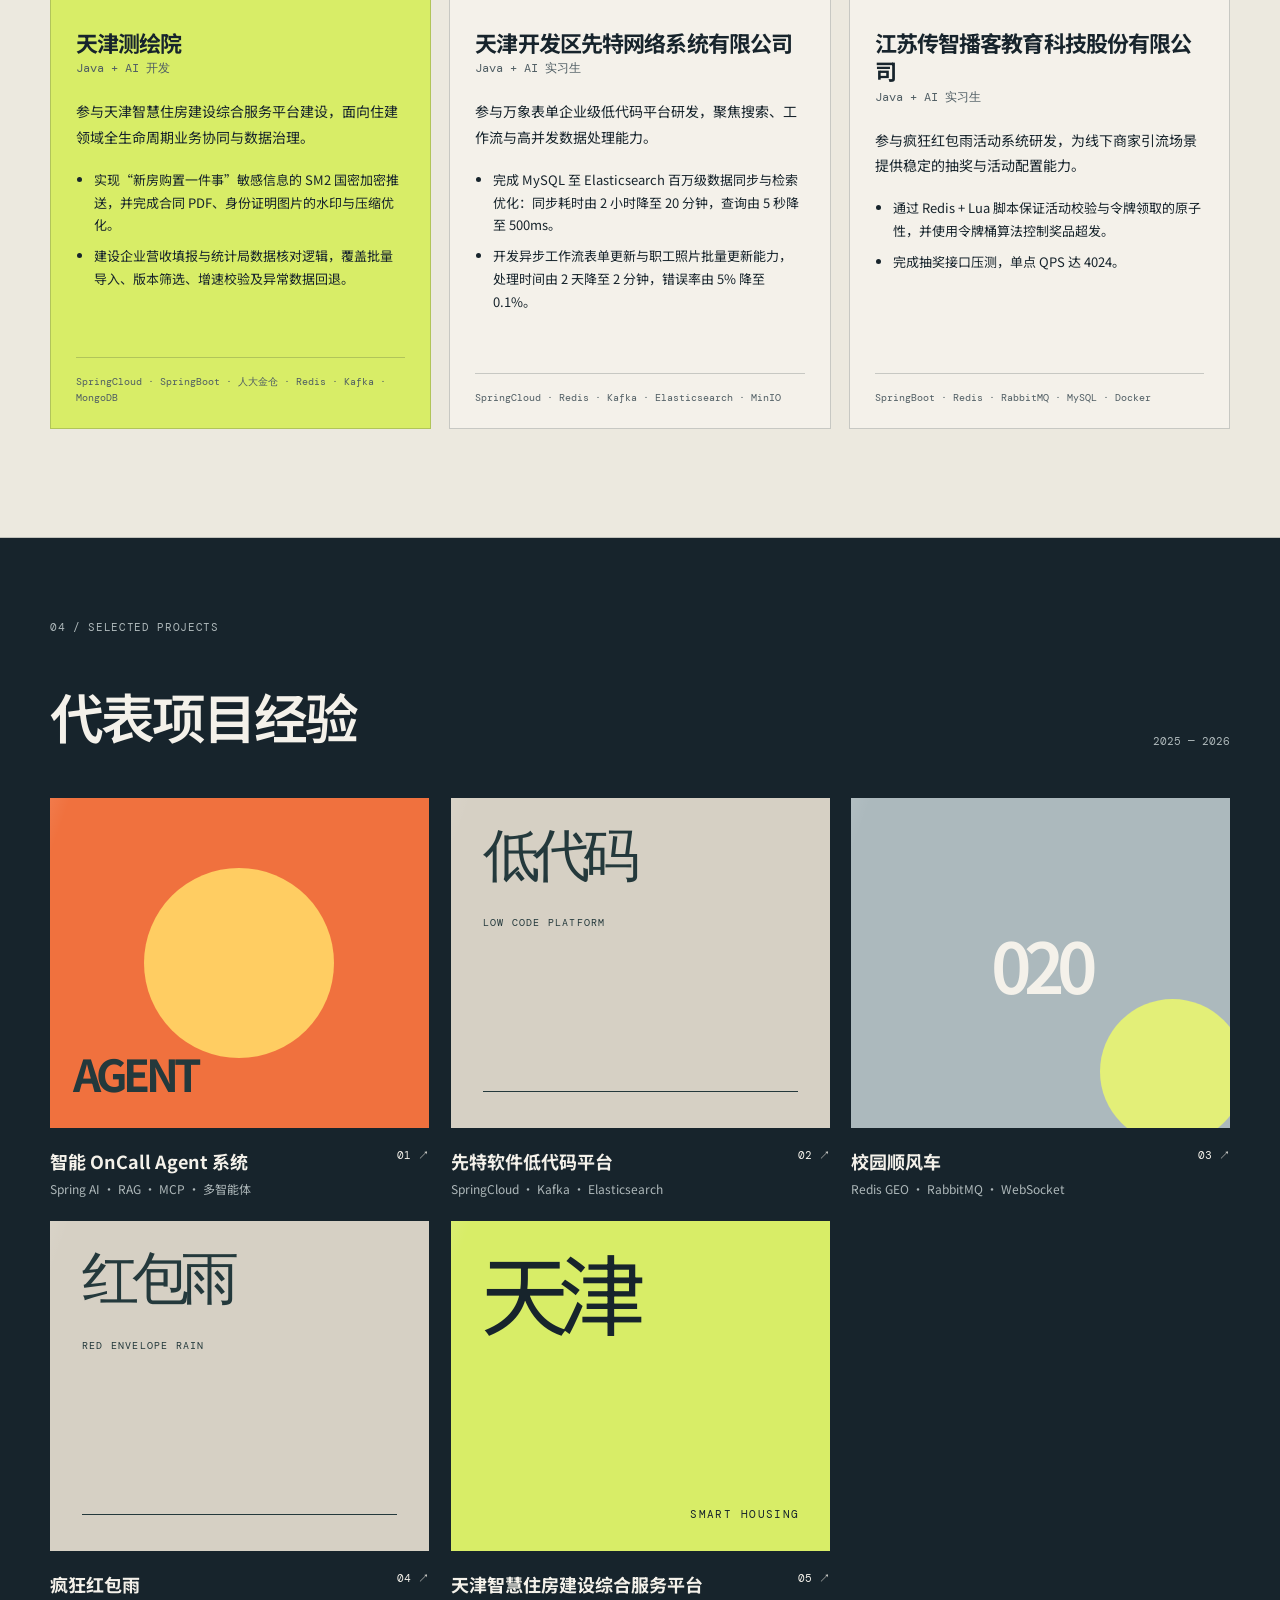
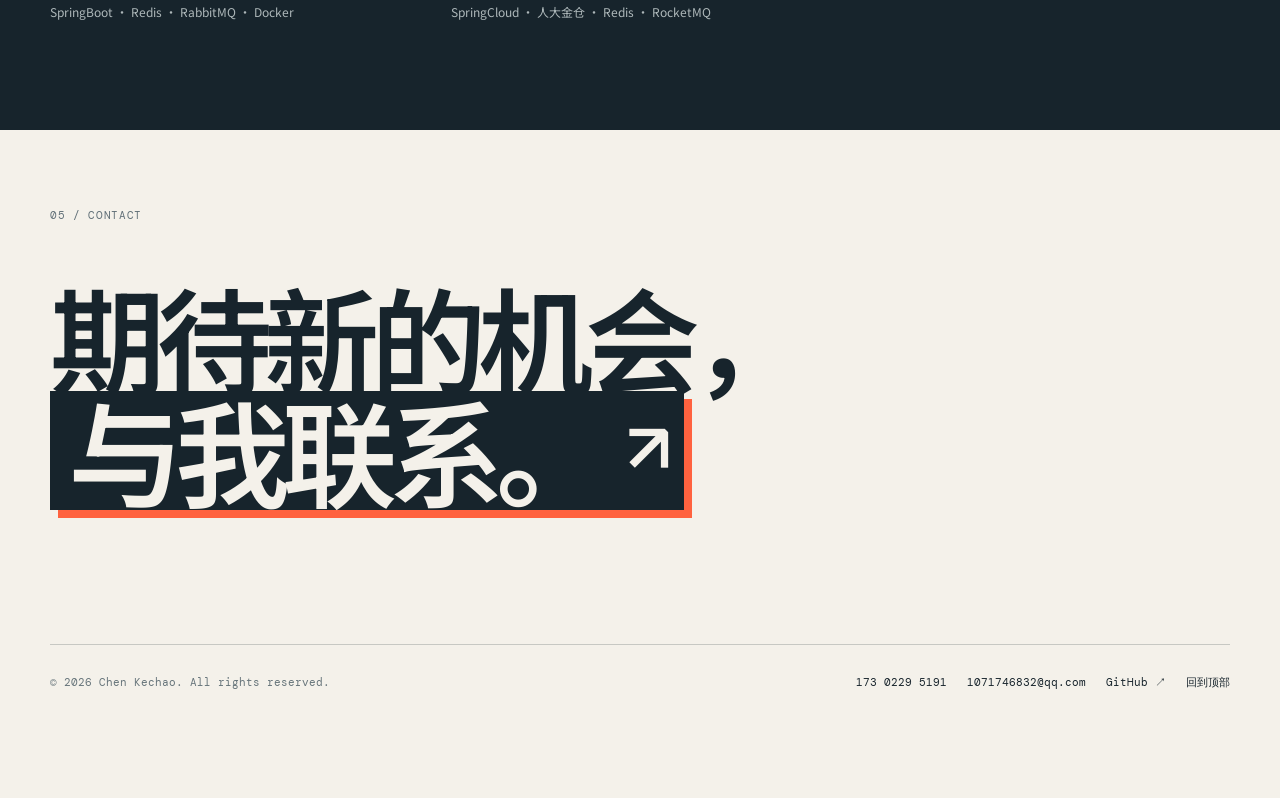
==== commit 82d4f4bc: "Add files via upload" ====
--- a/index.html
+++ b/index.html
@@ -18,6 +18,7 @@
     <link rel="stylesheet" href="housing.css" />
     <link rel="stylesheet" href="fireworks.css" />
     <link rel="stylesheet" href="modal.css" />
+    <link rel="stylesheet" href="experience.css" />
   </head>
   <body>
     <div class="noise"></div>
@@ -26,6 +27,7 @@
       <a class="brand" href="#top">CKC<span>·</span></a>
       <nav aria-label="主导航">
         <a href="#about">关于</a>
+        <a href="#experience">经历</a>
         <a href="#work">项目</a>
         <a href="#contact">联系</a>
       </nav>
@@ -51,7 +53,7 @@
         <p class="eyebrow">02 / ABOUT ME</p>
         <div class="about-grid">
           <div>
-            <h2>用可靠的后端能力，<br />把复杂系统做得<em>稳定、高效。</em></h2>
+            <h2>以工程化能力驱动，<br />让复杂系统<em>稳定、可扩展。</em></h2>
             <div class="about-signal" aria-label="项目数据">
               <div class="signal-track"></div>
               <div class="stat-row">
@@ -62,15 +64,57 @@
             </div>
           </div>
           <div class="about-copy">
-            <p>24 岁，男。天津职业技术师范大学软件工程本科，2026 届毕业生。扎实掌握 Java、SpringBoot、MySQL、Redis、消息队列与分布式系统开发。</p>
-            <p>曾参与低代码平台、AI OnCall Agent、天津智慧住房建设综合服务平台与校园顺风车项目，关注从需求抽象到服务落地的完整链路。</p>
+            <p>天津职业技术师范大学软件工程本科，具备 Java 与 AI 应用全栈开发能力。熟悉 SpringCloud、SpringBoot、MySQL、Redis、消息队列及分布式系统设计，注重高并发场景下的稳定性、数据一致性与可观测性。</p>
+            <p>拥有政务数字化、企业级低代码平台与智能运维项目经验：参与天津智慧住房建设综合服务平台建设；在低代码平台中完成百万级数据同步与检索链路优化，将同步耗时从 2 小时缩短至 20 分钟、查询响应从 5 秒降至 500ms；同时具备 RAG、AI Agent 与 MCP 工具编排实践，关注以可量化结果推动业务落地。</p>
             <a class="text-link" href="#contact">查看联系方式 <span>↗</span></a>
           </div>
         </div>
       </section>
 
+      <section id="experience" class="experience section">
+        <div class="wrap">
+          <p class="eyebrow">03 / EXPERIENCE</p>
+          <div class="experience-heading"><h2>实习与工作经历</h2><p>从业务交付到性能优化，持续沉淀可复用的工程能力。</p></div>
+          <div class="experience-list">
+            <article class="experience-card experience-card--featured">
+              <div class="experience-card__top"><span>01 / WORK</span><time>2026.06 — 2026.08</time></div>
+              <h3>天津测绘院</h3>
+              <p class="experience-role">Java + AI 开发</p>
+              <p>参与天津智慧住房建设综合服务平台建设，面向住建领域全生命周期业务协同与数据治理。</p>
+              <ul>
+                <li>实现“新房购置一件事”敏感信息的 SM2 国密加密推送，并完成合同 PDF、身份证明图片的水印与压缩优化。</li>
+                <li>建设企业营收填报与统计局数据核对逻辑，覆盖批量导入、版本筛选、增速校验及异常数据回退。</li>
+              </ul>
+              <p class="experience-stack">SpringCloud · SpringBoot · 人大金仓 · Redis · Kafka · MongoDB</p>
+            </article>
+            <article class="experience-card">
+              <div class="experience-card__top"><span>02 / INTERNSHIP</span><time>2025.10 — 2026.04</time></div>
+              <h3>天津开发区先特网络系统有限公司</h3>
+              <p class="experience-role">Java + AI 实习生</p>
+              <p>参与万象表单企业级低代码平台研发，聚焦搜索、工作流与高并发数据处理能力。</p>
+              <ul>
+                <li>完成 MySQL 至 Elasticsearch 百万级数据同步与检索优化：同步耗时由 2 小时降至 20 分钟，查询由 5 秒降至 500ms。</li>
+                <li>开发异步工作流表单更新与职工照片批量更新能力，处理时间由 2 天降至 2 分钟，错误率由 5% 降至 0.1%。</li>
+              </ul>
+              <p class="experience-stack">SpringCloud · Redis · Kafka · Elasticsearch · MinIO</p>
+            </article>
+            <article class="experience-card">
+              <div class="experience-card__top"><span>03 / INTERNSHIP</span><time>2025.06 — 2025.09</time></div>
+              <h3>江苏传智播客教育科技股份有限公司</h3>
+              <p class="experience-role">Java + AI 实习生</p>
+              <p>参与疯狂红包雨活动系统研发，为线下商家引流场景提供稳定的抽奖与活动配置能力。</p>
+              <ul>
+                <li>通过 Redis + Lua 脚本保证活动校验与令牌领取的原子性，并使用令牌桶算法控制奖品超发。</li>
+                <li>完成抽奖接口压测，单点 QPS 达 4024。</li>
+              </ul>
+              <p class="experience-stack">SpringBoot · Redis · RabbitMQ · MySQL · Docker</p>
+            </article>
+          </div>
+        </div>
+      </section>
+
       <section id="work" class="work section">
-        <div class="wrap"><p class="eyebrow">03 / SELECTED PROJECTS</p>
+        <div class="wrap"><p class="eyebrow">04 / SELECTED PROJECTS</p>
           <div class="work-heading"><h2>代表项目经验</h2><span>2025 — 2026</span></div>
         </div>
         <div class="projects wrap">
@@ -98,7 +142,7 @@
       </section>
 
       <section id="contact" class="contact wrap section">
-        <p class="eyebrow">04 / CONTACT</p>
+        <p class="eyebrow">05 / CONTACT</p>
         <h2>期待新的机会，<br /><a class="contact-cta" href="mailto:1071746832@qq.com">与我联系。<span>↗</span></a></h2>
         <div class="contact-foot"><p>© 2026 Chen Kechao. All rights reserved.</p><div><a href="tel:17302295191">173 0229 5191</a><a href="mailto:1071746832@qq.com">1071746832@qq.com</a><a href="https://github.com/yizaiersan" target="_blank" rel="noreferrer">GitHub ↗</a><a href="#top">回到顶部</a></div></div>
       </section>
@@ -113,6 +157,14 @@
         <button type="button" data-close-modal>知道啦 ✿</button>
       </div>
     </div>
+    <div class="contact-modal" id="contact-qr-modal" role="dialog" aria-modal="true" aria-label="微信二维码" hidden>
+      <div class="contact-modal__backdrop" data-close-qr-modal></div>
+      <div class="contact-modal__card">
+        <button class="contact-modal__close" type="button" aria-label="关闭二维码" data-close-qr-modal>×</button>
+        <img src="wechat-qr.png" alt="Chao 的微信二维码，扫码添加好友" />
+        <p>扫一扫，来和我聊聊吧 ✦</p>
+      </div>
+    </div>
     <script src="motion.js"></script>
   </body>
 </html>
--- a/modal.css
+++ b/modal.css
@@ -7,3 +7,8 @@
 .project-modal button{border:1px solid var(--ink);background:var(--ink);color:var(--paper);padding:12px 20px;font:600 14px "Noto Sans SC",sans-serif;cursor:pointer;transition:transform .2s ease,background .2s ease}.project-modal button:hover{background:var(--orange);transform:translateY(-3px)}
 @keyframes modal-pop{from{opacity:0;transform:translateY(16px) scale(.9)}to{opacity:1;transform:translateY(0) scale(1)}}
 @media(max-width:700px){.project-modal__card{padding:40px 26px 30px;box-shadow:8px 8px 0 var(--orange)}.project-modal h2{font-size:27px}}
+.contact-modal{position:fixed;inset:0;z-index:120;display:grid;place-items:center;padding:20px}
+.contact-modal[hidden]{display:none}.contact-modal__backdrop{position:absolute;inset:0;background:rgba(23,36,44,.52);backdrop-filter:blur(5px)}
+.contact-modal__card{position:relative;width:min(510px,100%);padding:18px;background:var(--paper);border:2px solid var(--ink);box-shadow:12px 12px 0 var(--lime);animation:modal-pop .35s cubic-bezier(.2,.85,.35,1.2)}
+.contact-modal__card img{display:block;width:100%;max-height:72vh;object-fit:contain}.contact-modal__card p{margin:12px 0 2px;text-align:center;font-size:14px}.contact-modal__close{position:absolute;right:-13px;top:-13px;width:34px;height:34px;border:1px solid var(--ink);border-radius:50%;background:var(--orange);color:var(--ink);font-size:24px;line-height:1;cursor:pointer}
+@media(max-width:700px){.contact-modal__card{box-shadow:8px 8px 0 var(--lime)}.contact-modal__card img{max-height:70vh}}
--- a/experience.css
+++ b/experience.css
@@ -0,0 +1,4 @@
+.experience{background:#ece9df;border-top:1px solid var(--line);border-bottom:1px solid var(--line)}
+.experience-heading{display:flex;align-items:end;justify-content:space-between;gap:38px;margin:42px 0 50px}.experience h2{font-size:clamp(34px,4.2vw,58px);line-height:1.1;letter-spacing:-.06em;margin:0}.experience-heading>p{max-width:315px;margin:0;color:#617078;font-size:14px;line-height:1.8}
+.experience-list{display:grid;grid-template-columns:repeat(3,1fr);gap:18px}.experience-card{min-height:468px;padding:26px 25px 22px;background:var(--paper);border:1px solid var(--line);display:flex;flex-direction:column;transition:transform .25s ease,box-shadow .25s ease}.experience-card:hover{transform:translateY(-7px);box-shadow:7px 7px 0 var(--orange)}.experience-card--featured{background:var(--lime)}.experience-card__top{display:flex;justify-content:space-between;gap:12px;font:10px "DM Mono",monospace;color:#617078;letter-spacing:.03em}.experience-card h3{font-size:22px;line-height:1.3;letter-spacing:-.04em;margin:27px 0 4px}.experience-role{font:12px "DM Mono",monospace;color:#4f5d63;margin:0 0 22px}.experience-card>p:not(.experience-role):not(.experience-stack){font-size:14px;line-height:1.8;margin:0}.experience-card ul{margin:19px 0 22px;padding-left:18px;font-size:13px;line-height:1.75}.experience-card li+li{margin-top:8px}.experience-stack{margin:auto 0 0;padding-top:16px;border-top:1px solid rgba(23,36,44,.2);font:10px "DM Mono",monospace;line-height:1.6;color:#4f5d63}
+@media(max-width:850px){.experience-list{grid-template-columns:1fr}.experience-card{min-height:0}.experience-heading{align-items:start;flex-direction:column;margin-bottom:38px}.experience-card h3{margin-top:20px}} 
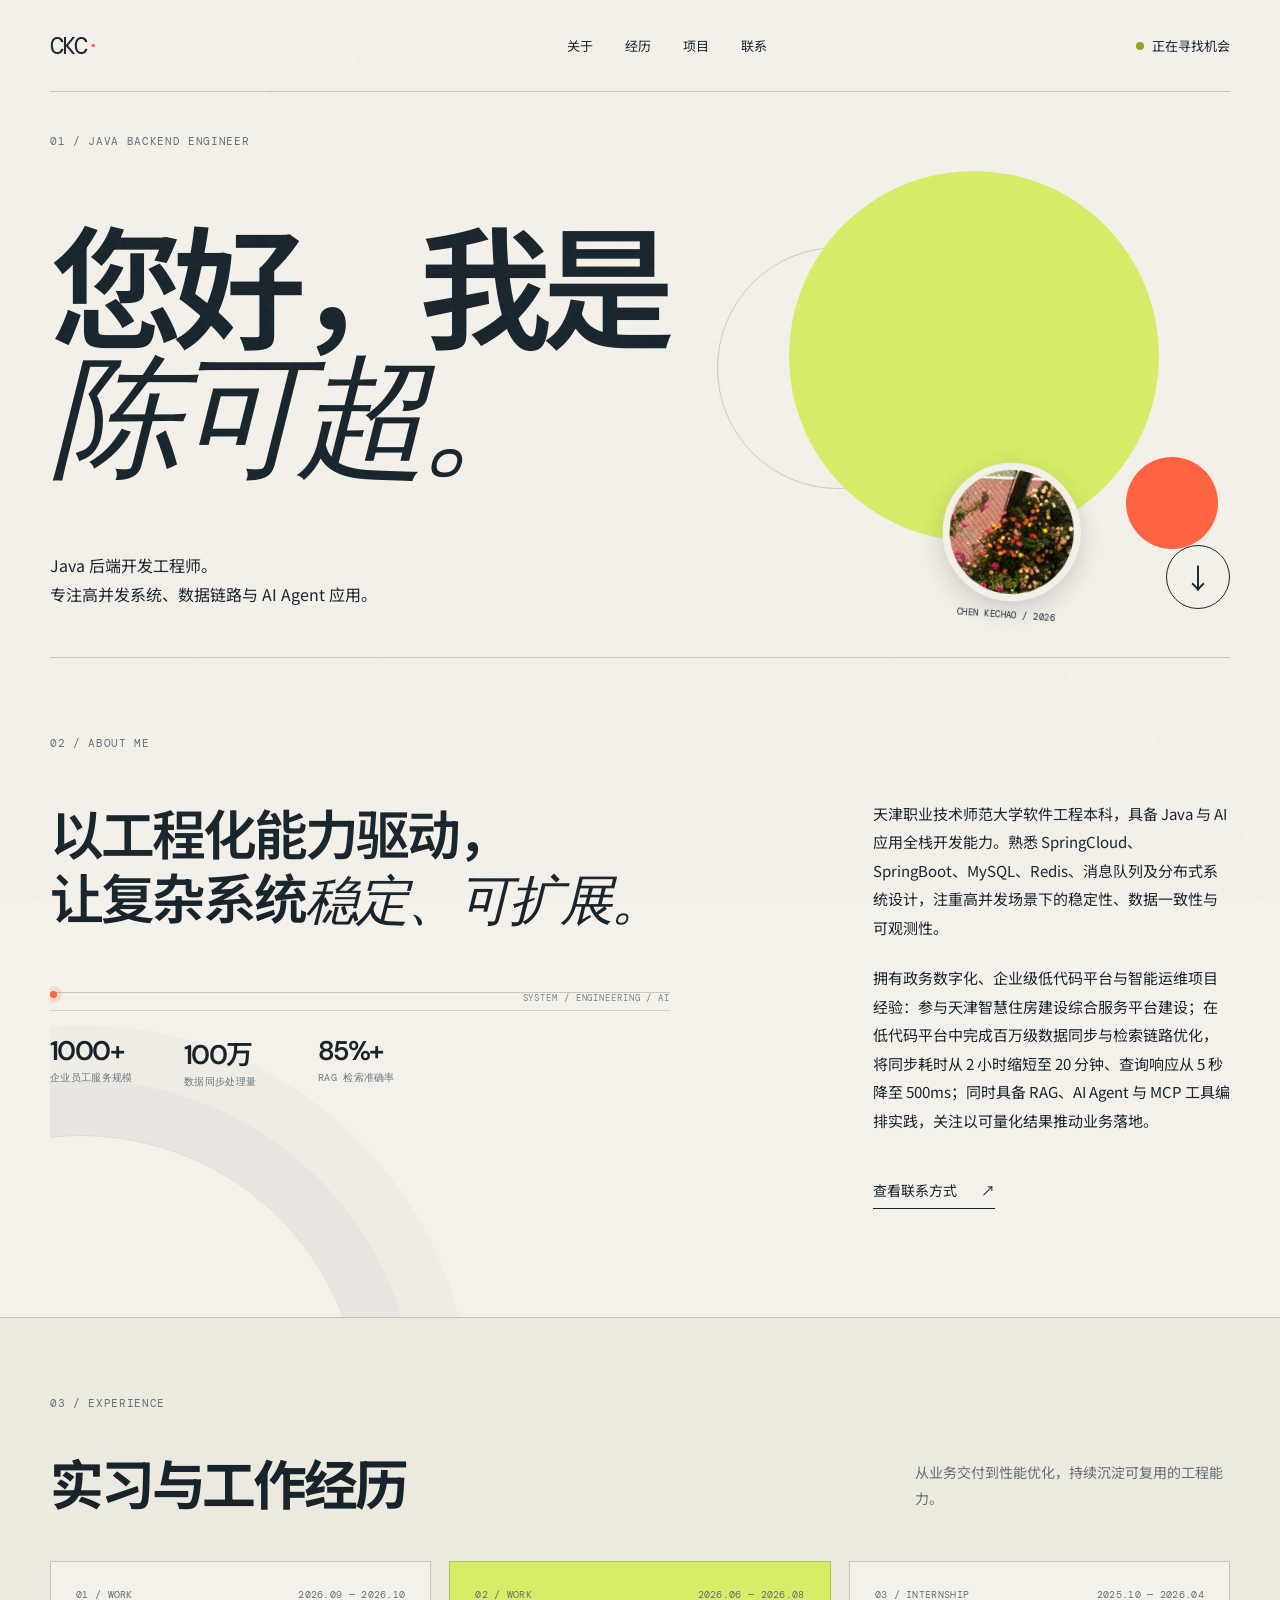
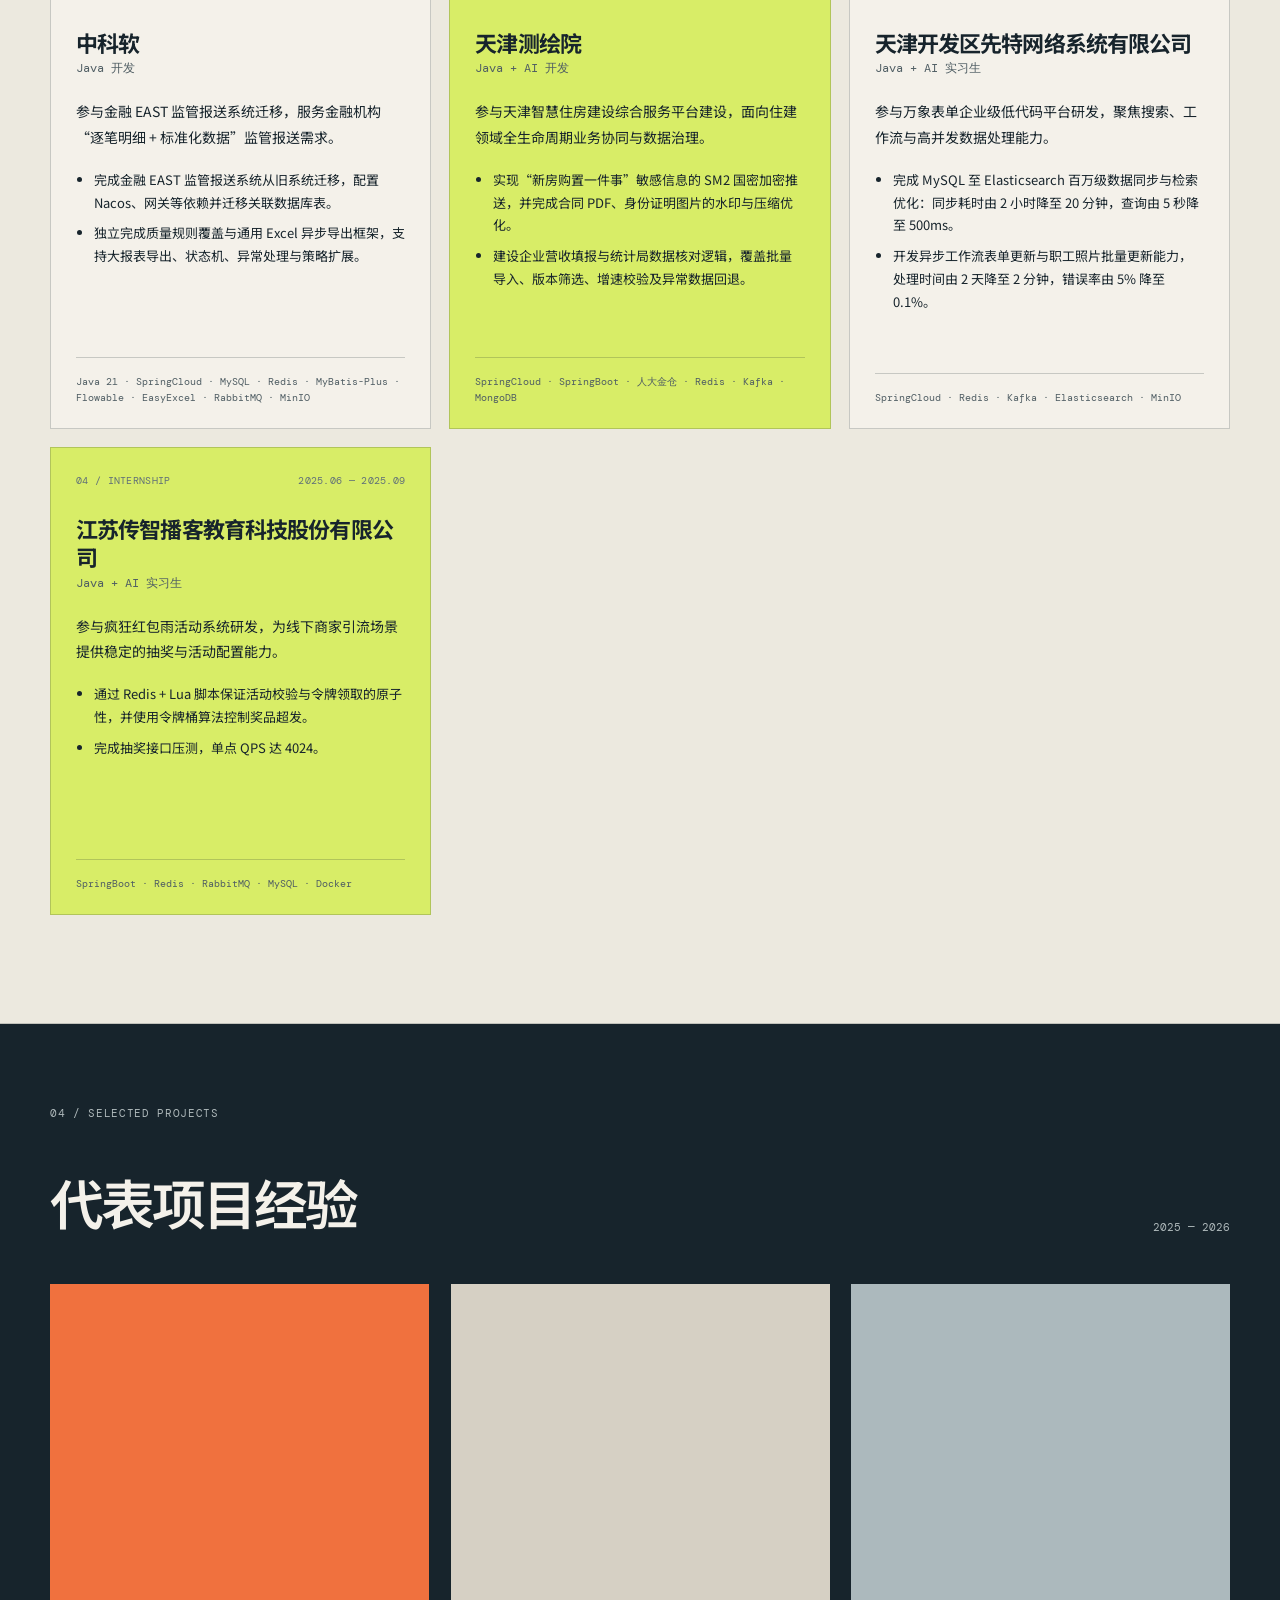
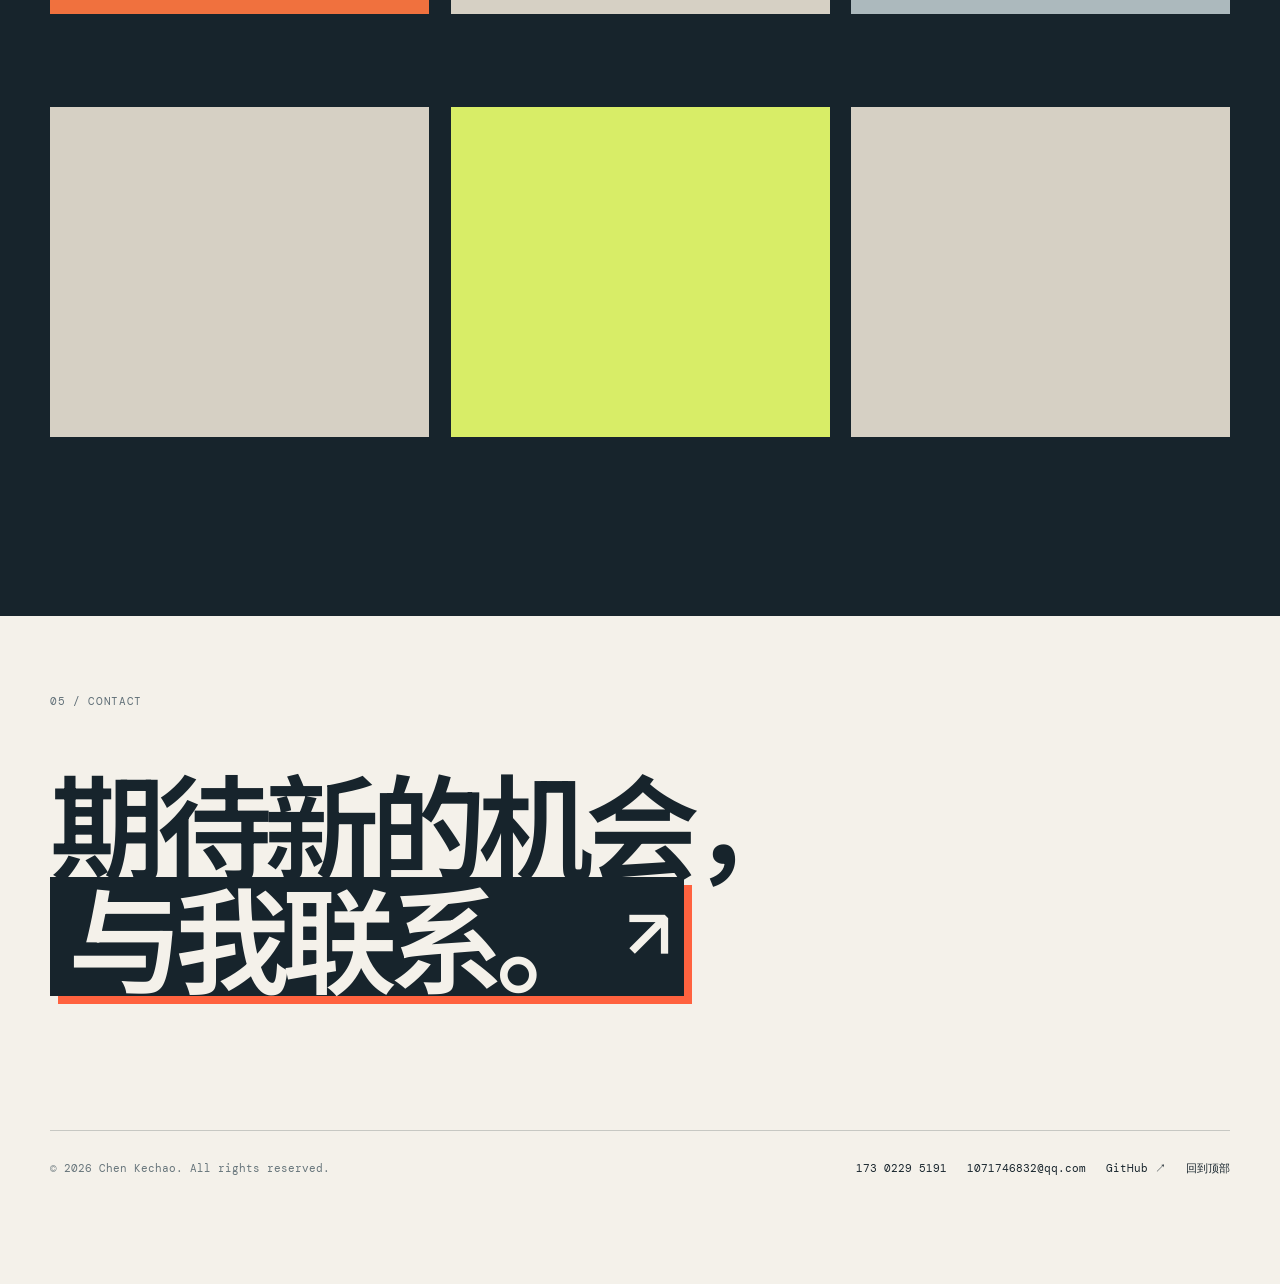
==== commit 48d6973e: "Add files via upload" ====
--- a/index.html
+++ b/index.html
@@ -1,170 +1,185 @@
-<!doctype html>
-<html lang="zh-CN">
-  <head>
-    <meta charset="UTF-8" />
-    <meta name="viewport" content="width=device-width, initial-scale=1.0" />
-    <meta name="description" content="陈可超 - Java 后端开发工程师" />
-    <title>chenkechao</title>
-    <link rel="preconnect" href="https://fonts.googleapis.com" />
-    <link rel="preconnect" href="https://fonts.gstatic.com" crossorigin />
-    <link href="https://fonts.googleapis.com/css2?family=DM+Mono&family=DM+Sans:opsz,wght@9..40,400;9..40,500;9..40,600;9..40,700&family=Noto+Sans+SC:wght@400;500;600;700&display=swap" rel="stylesheet" />
-    <link rel="stylesheet" href="style.css" />
-    <link rel="stylesheet" href="avatar.css" />
-    <link rel="stylesheet" href="motion.css" />
-    <link rel="stylesheet" href="contact.css" />
-    <link rel="stylesheet" href="about.css" />
-    <link rel="stylesheet" href="spacing.css" />
-    <link rel="stylesheet" href="interaction.css" />
-    <link rel="stylesheet" href="housing.css" />
-    <link rel="stylesheet" href="fireworks.css" />
-    <link rel="stylesheet" href="modal.css" />
-    <link rel="stylesheet" href="experience.css" />
-  </head>
-  <body>
-    <div class="noise"></div>
-    <div class="cursor-glow" aria-hidden="true"></div>
-    <header class="nav wrap">
-      <a class="brand" href="#top">CKC<span>·</span></a>
-      <nav aria-label="主导航">
-        <a href="#about">关于</a>
-        <a href="#experience">经历</a>
-        <a href="#work">项目</a>
-        <a href="#contact">联系</a>
-      </nav>
-      <a class="availability" href="mailto:1071746832@qq.com"><i></i>正在寻找机会</a>
-    </header>
-
-    <main id="top">
-      <section class="hero wrap">
-        <p class="eyebrow">01 / JAVA BACKEND ENGINEER</p>
-        <h1>您好，我是<br /><em>陈可超。</em></h1>
-        <div class="hero-bottom">
-          <p>Java 后端开发工程师。<br />专注高并发系统、数据链路与 AI Agent 应用。</p>
-          <figure class="portrait" tabindex="0" role="button" aria-label="播放满屏小烟花">
-            <img src="avatar.jpg" alt="陈可超的个人头像" />
-            <figcaption>CHEN KECHAO / 2026</figcaption>
-          </figure>
-          <a class="round-link" href="#work" aria-label="跳转到项目区域">↓</a>
-        </div>
-        <div class="orb orb-one"></div><div class="orb orb-two"></div>
-      </section>
-
-      <section id="about" class="about wrap section">
-        <p class="eyebrow">02 / ABOUT ME</p>
-        <div class="about-grid">
-          <div>
-            <h2>以工程化能力驱动，<br />让复杂系统<em>稳定、可扩展。</em></h2>
-            <div class="about-signal" aria-label="项目数据">
-              <div class="signal-track"></div>
-              <div class="stat-row">
-                <div class="stat"><strong>1000+</strong><span>企业员工服务规模</span></div>
-                <div class="stat"><strong>100万</strong><span>数据同步处理量</span></div>
-                <div class="stat"><strong>85%+</strong><span>RAG 检索准确率</span></div>
-              </div>
-            </div>
-          </div>
-          <div class="about-copy">
-            <p>天津职业技术师范大学软件工程本科，具备 Java 与 AI 应用全栈开发能力。熟悉 SpringCloud、SpringBoot、MySQL、Redis、消息队列及分布式系统设计，注重高并发场景下的稳定性、数据一致性与可观测性。</p>
-            <p>拥有政务数字化、企业级低代码平台与智能运维项目经验：参与天津智慧住房建设综合服务平台建设；在低代码平台中完成百万级数据同步与检索链路优化，将同步耗时从 2 小时缩短至 20 分钟、查询响应从 5 秒降至 500ms；同时具备 RAG、AI Agent 与 MCP 工具编排实践，关注以可量化结果推动业务落地。</p>
-            <a class="text-link" href="#contact">查看联系方式 <span>↗</span></a>
-          </div>
-        </div>
-      </section>
-
-      <section id="experience" class="experience section">
-        <div class="wrap">
-          <p class="eyebrow">03 / EXPERIENCE</p>
-          <div class="experience-heading"><h2>实习与工作经历</h2><p>从业务交付到性能优化，持续沉淀可复用的工程能力。</p></div>
-          <div class="experience-list">
-            <article class="experience-card experience-card--featured">
-              <div class="experience-card__top"><span>01 / WORK</span><time>2026.06 — 2026.08</time></div>
-              <h3>天津测绘院</h3>
-              <p class="experience-role">Java + AI 开发</p>
-              <p>参与天津智慧住房建设综合服务平台建设，面向住建领域全生命周期业务协同与数据治理。</p>
-              <ul>
-                <li>实现“新房购置一件事”敏感信息的 SM2 国密加密推送，并完成合同 PDF、身份证明图片的水印与压缩优化。</li>
-                <li>建设企业营收填报与统计局数据核对逻辑，覆盖批量导入、版本筛选、增速校验及异常数据回退。</li>
-              </ul>
-              <p class="experience-stack">SpringCloud · SpringBoot · 人大金仓 · Redis · Kafka · MongoDB</p>
-            </article>
-            <article class="experience-card">
-              <div class="experience-card__top"><span>02 / INTERNSHIP</span><time>2025.10 — 2026.04</time></div>
-              <h3>天津开发区先特网络系统有限公司</h3>
-              <p class="experience-role">Java + AI 实习生</p>
-              <p>参与万象表单企业级低代码平台研发，聚焦搜索、工作流与高并发数据处理能力。</p>
-              <ul>
-                <li>完成 MySQL 至 Elasticsearch 百万级数据同步与检索优化：同步耗时由 2 小时降至 20 分钟，查询由 5 秒降至 500ms。</li>
-                <li>开发异步工作流表单更新与职工照片批量更新能力，处理时间由 2 天降至 2 分钟，错误率由 5% 降至 0.1%。</li>
-              </ul>
-              <p class="experience-stack">SpringCloud · Redis · Kafka · Elasticsearch · MinIO</p>
-            </article>
-            <article class="experience-card">
-              <div class="experience-card__top"><span>03 / INTERNSHIP</span><time>2025.06 — 2025.09</time></div>
-              <h3>江苏传智播客教育科技股份有限公司</h3>
-              <p class="experience-role">Java + AI 实习生</p>
-              <p>参与疯狂红包雨活动系统研发，为线下商家引流场景提供稳定的抽奖与活动配置能力。</p>
-              <ul>
-                <li>通过 Redis + Lua 脚本保证活动校验与令牌领取的原子性，并使用令牌桶算法控制奖品超发。</li>
-                <li>完成抽奖接口压测，单点 QPS 达 4024。</li>
-              </ul>
-              <p class="experience-stack">SpringBoot · Redis · RabbitMQ · MySQL · Docker</p>
-            </article>
-          </div>
-        </div>
-      </section>
-
-      <section id="work" class="work section">
-        <div class="wrap"><p class="eyebrow">04 / SELECTED PROJECTS</p>
-          <div class="work-heading"><h2>代表项目经验</h2><span>2025 — 2026</span></div>
-        </div>
-        <div class="projects wrap">
-          <a class="project project-sun" href="https://github.com/yizaiersan/super-biz-agent" target="_blank" rel="noreferrer" aria-label="在 GitHub 查看智能 OnCall Agent 系统项目">
-            <div class="project-visual"><div class="sun"></div><span>AGENT</span></div>
-            <div class="project-meta"><div><h3>智能 OnCall Agent 系统</h3><p>Spring AI · RAG · MCP · 多智能体</p></div><b>01 ↗</b></div>
-          </a>
-          <a class="project project-book project-internal" href="#contact" aria-label="查看先特软件低代码平台项目说明">
-            <div class="project-visual"><div class="book-title">低代码<br /><small>LOW CODE PLATFORM</small></div><div class="book-line"></div></div>
-            <div class="project-meta"><div><h3>先特软件低代码平台</h3><p>SpringCloud · Kafka · Elasticsearch</p></div><b>02 ↗</b></div>
-          </a>
-          <a class="project project-type" href="https://github.com/yizaiersan/hitch-dev" target="_blank" rel="noreferrer" aria-label="在 GitHub 查看校园顺风车项目">
-            <div class="project-visual"><span>020</span><i></i></div>
-            <div class="project-meta"><div><h3>校园顺风车</h3><p>Redis GEO · RabbitMQ · WebSocket</p></div><b>03 ↗</b></div>
-          </a>
-          <a class="project project-book" href="https://github.com/yizaiersan/lottery" target="_blank" rel="noreferrer" aria-label="在 GitHub 查看疯狂红包雨项目">
-            <div class="project-visual"><div class="book-title">红包雨<br /><small>RED ENVELOPE RAIN</small></div><div class="book-line"></div></div>
-            <div class="project-meta"><div><h3>疯狂红包雨</h3><p>SpringBoot · Redis · RabbitMQ · Docker</p></div><b>04 ↗</b></div>
-          </a>
-          <a class="project project-housing" href="https://szzj.zfcxjs.tj.gov.cn:30479" target="_blank" rel="noreferrer" aria-label="打开天津智慧住房建设综合服务平台">
-            <div class="project-visual"><span>天津</span><i>SMART HOUSING</i></div>
-            <div class="project-meta"><div><h3>天津智慧住房建设综合服务平台</h3><p>SpringCloud · 人大金仓 · Redis · RocketMQ</p></div><b>05 ↗</b></div>
-          </a>
-        </div>
-      </section>
-
-      <section id="contact" class="contact wrap section">
-        <p class="eyebrow">05 / CONTACT</p>
-        <h2>期待新的机会，<br /><a class="contact-cta" href="mailto:1071746832@qq.com">与我联系。<span>↗</span></a></h2>
-        <div class="contact-foot"><p>© 2026 Chen Kechao. All rights reserved.</p><div><a href="tel:17302295191">173 0229 5191</a><a href="mailto:1071746832@qq.com">1071746832@qq.com</a><a href="https://github.com/yizaiersan" target="_blank" rel="noreferrer">GitHub ↗</a><a href="#top">回到顶部</a></div></div>
-      </section>
-    </main>
-    <div class="project-modal" id="internal-project-modal" role="dialog" aria-modal="true" aria-labelledby="internal-project-title" hidden>
-      <div class="project-modal__backdrop" data-close-modal></div>
-      <div class="project-modal__card">
-        <span class="project-modal__sparkle">✦</span>
-        <p class="eyebrow">A LITTLE NOTE</p>
-        <h2 id="internal-project-title">这是一个内网项目呀</h2>
-        <p>先特软件低代码平台为内网开发项目，暂时没有可公开访问的链接。</p>
-        <button type="button" data-close-modal>知道啦 ✿</button>
-      </div>
-    </div>
-    <div class="contact-modal" id="contact-qr-modal" role="dialog" aria-modal="true" aria-label="微信二维码" hidden>
-      <div class="contact-modal__backdrop" data-close-qr-modal></div>
-      <div class="contact-modal__card">
-        <button class="contact-modal__close" type="button" aria-label="关闭二维码" data-close-qr-modal>×</button>
-        <img src="wechat-qr.png" alt="Chao 的微信二维码，扫码添加好友" />
-        <p>扫一扫，来和我聊聊吧 ✦</p>
-      </div>
-    </div>
-    <script src="motion.js"></script>
-  </body>
-</html>
+<!doctype html>
+<html lang="zh-CN">
+  <head>
+    <meta charset="UTF-8" />
+    <meta name="viewport" content="width=device-width, initial-scale=1.0" />
+    <meta name="description" content="陈可超 - Java 后端开发工程师" />
+    <title>chenkechao</title>
+    <link rel="preconnect" href="https://fonts.googleapis.com" />
+    <link rel="preconnect" href="https://fonts.gstatic.com" crossorigin />
+    <link href="https://fonts.googleapis.com/css2?family=DM+Mono&family=DM+Sans:opsz,wght@9..40,400;9..40,500;9..40,600;9..40,700&family=Noto+Sans+SC:wght@400;500;600;700&display=swap" rel="stylesheet" />
+    <link rel="stylesheet" href="style.css" />
+    <link rel="stylesheet" href="avatar.css" />
+    <link rel="stylesheet" href="motion.css" />
+    <link rel="stylesheet" href="contact.css" />
+    <link rel="stylesheet" href="about.css" />
+    <link rel="stylesheet" href="spacing.css" />
+    <link rel="stylesheet" href="interaction.css" />
+    <link rel="stylesheet" href="housing.css" />
+    <link rel="stylesheet" href="fireworks.css" />
+    <link rel="stylesheet" href="modal.css" />
+    <link rel="stylesheet" href="experience.css" />
+  </head>
+  <body>
+    <div class="noise"></div>
+    <div class="cursor-glow" aria-hidden="true"></div>
+    <header class="nav wrap">
+      <a class="brand" href="#top">CKC<span>·</span></a>
+      <nav aria-label="主导航">
+        <a href="#about">关于</a>
+        <a href="#experience">经历</a>
+        <a href="#work">项目</a>
+        <a href="#contact">联系</a>
+      </nav>
+      <a class="availability" href="mailto:1071746832@qq.com"><i></i>正在寻找机会</a>
+    </header>
+
+    <main id="top">
+      <section class="hero wrap">
+        <p class="eyebrow">01 / JAVA BACKEND ENGINEER</p>
+        <h1>您好，我是<br /><em>陈可超。</em></h1>
+        <div class="hero-bottom">
+          <p>Java 后端开发工程师。<br />专注高并发系统、数据链路与 AI Agent 应用。</p>
+          <figure class="portrait" tabindex="0" role="button" aria-label="播放满屏小烟花">
+            <img src="avatar.jpg" alt="陈可超的个人头像" />
+            <figcaption>CHEN KECHAO / 2026</figcaption>
+          </figure>
+          <a class="round-link" href="#work" aria-label="跳转到项目区域">↓</a>
+        </div>
+        <div class="orb orb-one"></div><div class="orb orb-two"></div>
+      </section>
+
+      <section id="about" class="about wrap section">
+        <p class="eyebrow">02 / ABOUT ME</p>
+        <div class="about-grid">
+          <div>
+            <h2>以工程化能力驱动，<br />让复杂系统<em>稳定、可扩展。</em></h2>
+            <div class="about-signal" aria-label="项目数据">
+              <div class="signal-track"></div>
+              <div class="stat-row">
+                <div class="stat"><strong>1000+</strong><span>企业员工服务规模</span></div>
+                <div class="stat"><strong>100万</strong><span>数据同步处理量</span></div>
+                <div class="stat"><strong>85%+</strong><span>RAG 检索准确率</span></div>
+              </div>
+            </div>
+          </div>
+          <div class="about-copy">
+            <p>天津职业技术师范大学软件工程本科，具备 Java 与 AI 应用全栈开发能力。熟悉 SpringCloud、SpringBoot、MySQL、Redis、消息队列及分布式系统设计，注重高并发场景下的稳定性、数据一致性与可观测性。</p>
+            <p>拥有政务数字化、企业级低代码平台与智能运维项目经验：参与天津智慧住房建设综合服务平台建设；在低代码平台中完成百万级数据同步与检索链路优化，将同步耗时从 2 小时缩短至 20 分钟、查询响应从 5 秒降至 500ms；同时具备 RAG、AI Agent 与 MCP 工具编排实践，关注以可量化结果推动业务落地。</p>
+            <a class="text-link" href="#contact">查看联系方式 <span>↗</span></a>
+          </div>
+        </div>
+      </section>
+
+      <section id="experience" class="experience section">
+        <div class="wrap">
+          <p class="eyebrow">03 / EXPERIENCE</p>
+          <div class="experience-heading"><h2>实习与工作经历</h2><p>从业务交付到性能优化，持续沉淀可复用的工程能力。</p></div>
+          <div class="experience-list">
+            <article class="experience-card experience-card--current">
+              <div class="experience-card__top"><span>01 / WORK</span><time>2026.09 — 2026.10</time></div>
+              <h3>中科软</h3>
+              <p class="experience-role">Java 开发</p>
+              <p>参与金融 EAST 监管报送系统迁移，服务金融机构“逐笔明细 + 标准化数据”监管报送需求。</p>
+              <ul>
+                <li>完成金融 EAST 监管报送系统从旧系统迁移，配置 Nacos、网关等依赖并迁移关联数据库表。</li>
+                <li>独立完成质量规则覆盖与通用 Excel 异步导出框架，支持大报表导出、状态机、异常处理与策略扩展。</li>
+              </ul>
+              <p class="experience-stack">Java 21 · SpringCloud · MySQL · Redis · MyBatis-Plus · Flowable · EasyExcel · RabbitMQ · MinIO</p>
+            </article>
+            <article class="experience-card experience-card--featured">
+              <div class="experience-card__top"><span>02 / WORK</span><time>2026.06 — 2026.08</time></div>
+              <h3>天津测绘院</h3>
+              <p class="experience-role">Java + AI 开发</p>
+              <p>参与天津智慧住房建设综合服务平台建设，面向住建领域全生命周期业务协同与数据治理。</p>
+              <ul>
+                <li>实现“新房购置一件事”敏感信息的 SM2 国密加密推送，并完成合同 PDF、身份证明图片的水印与压缩优化。</li>
+                <li>建设企业营收填报与统计局数据核对逻辑，覆盖批量导入、版本筛选、增速校验及异常数据回退。</li>
+              </ul>
+              <p class="experience-stack">SpringCloud · SpringBoot · 人大金仓 · Redis · Kafka · MongoDB</p>
+            </article>
+            <article class="experience-card">
+              <div class="experience-card__top"><span>03 / INTERNSHIP</span><time>2025.10 — 2026.04</time></div>
+              <h3>天津开发区先特网络系统有限公司</h3>
+              <p class="experience-role">Java + AI 实习生</p>
+              <p>参与万象表单企业级低代码平台研发，聚焦搜索、工作流与高并发数据处理能力。</p>
+              <ul>
+                <li>完成 MySQL 至 Elasticsearch 百万级数据同步与检索优化：同步耗时由 2 小时降至 20 分钟，查询由 5 秒降至 500ms。</li>
+                <li>开发异步工作流表单更新与职工照片批量更新能力，处理时间由 2 天降至 2 分钟，错误率由 5% 降至 0.1%。</li>
+              </ul>
+              <p class="experience-stack">SpringCloud · Redis · Kafka · Elasticsearch · MinIO</p>
+            </article>
+            <article class="experience-card experience-card--green">
+              <div class="experience-card__top"><span>04 / INTERNSHIP</span><time>2025.06 — 2025.09</time></div>
+              <h3>江苏传智播客教育科技股份有限公司</h3>
+              <p class="experience-role">Java + AI 实习生</p>
+              <p>参与疯狂红包雨活动系统研发，为线下商家引流场景提供稳定的抽奖与活动配置能力。</p>
+              <ul>
+                <li>通过 Redis + Lua 脚本保证活动校验与令牌领取的原子性，并使用令牌桶算法控制奖品超发。</li>
+                <li>完成抽奖接口压测，单点 QPS 达 4024。</li>
+              </ul>
+              <p class="experience-stack">SpringBoot · Redis · RabbitMQ · MySQL · Docker</p>
+            </article>
+          </div>
+        </div>
+      </section>
+
+      <section id="work" class="work section">
+        <div class="wrap"><p class="eyebrow">04 / SELECTED PROJECTS</p>
+          <div class="work-heading"><h2>代表项目经验</h2><span>2025 — 2026</span></div>
+        </div>
+        <div class="projects wrap">
+          <a class="project project-sun" href="https://github.com/yizaiersan/super-biz-agent" target="_blank" rel="noreferrer" aria-label="在 GitHub 查看智能 OnCall Agent 系统项目">
+            <div class="project-visual"><div class="sun"></div><span>AGENT</span></div>
+            <div class="project-meta"><div><h3>智能 OnCall Agent 系统</h3><p>Spring AI · RAG · MCP · 多智能体</p></div><b>01 ↗</b></div>
+          </a>
+          <a class="project project-book project-modal-trigger" href="#contact" data-modal-title="这是一个内网项目呀" data-modal-message="先特软件低代码平台为内网开发项目，暂时没有可公开访问的链接。" aria-label="查看先特软件低代码平台项目说明">
+            <div class="project-visual"><div class="book-title">低代码<br /><small>LOW CODE PLATFORM</small></div><div class="book-line"></div></div>
+            <div class="project-meta"><div><h3>先特软件低代码平台</h3><p>SpringCloud · Kafka · Elasticsearch</p></div><b>02 ↗</b></div>
+          </a>
+          <a class="project project-type" href="https://github.com/yizaiersan/hitch-dev" target="_blank" rel="noreferrer" aria-label="在 GitHub 查看校园顺风车项目">
+            <div class="project-visual"><span>020</span><i></i></div>
+            <div class="project-meta"><div><h3>校园顺风车</h3><p>Redis GEO · RabbitMQ · WebSocket</p></div><b>03 ↗</b></div>
+          </a>
+          <a class="project project-book" href="https://github.com/yizaiersan/lottery" target="_blank" rel="noreferrer" aria-label="在 GitHub 查看疯狂红包雨项目">
+            <div class="project-visual"><div class="book-title">红包雨<br /><small>RED ENVELOPE RAIN</small></div><div class="book-line"></div></div>
+            <div class="project-meta"><div><h3>疯狂红包雨</h3><p>SpringBoot · Redis · RabbitMQ · Docker</p></div><b>04 ↗</b></div>
+          </a>
+          <a class="project project-housing" href="https://szzj.zfcxjs.tj.gov.cn:30479" target="_blank" rel="noreferrer" aria-label="打开天津智慧住房建设综合服务平台">
+            <div class="project-visual"><span>天津</span><i>SMART HOUSING</i></div>
+            <div class="project-meta"><div><h3>天津智慧住房建设综合服务平台</h3><p>SpringCloud · 人大金仓 · Redis · RocketMQ</p></div><b>05 ↗</b></div>
+          </a>
+          <a class="project project-book project-modal-trigger" href="#work" data-modal-title="这是一个内网项目呀" data-modal-message="中科软金融 EAST 监管报送系统为内网开发项目，暂时没有可公开访问的链接。" aria-label="查看中科软金融 EAST 监管报送系统项目说明">
+            <div class="project-visual"><div class="book-title">EAST<br /><small>FINANCIAL REPORTING</small></div><div class="book-line"></div></div>
+            <div class="project-meta"><div><h3>金融 EAST 监管报送系统</h3><p>Java 21 · SpringCloud · MySQL · Redis · EasyExcel</p></div><b>06 ↗</b></div>
+          </a>
+        </div>
+      </section>
+
+      <section id="contact" class="contact wrap section">
+        <p class="eyebrow">05 / CONTACT</p>
+        <h2>期待新的机会，<br /><a class="contact-cta" href="mailto:1071746832@qq.com">与我联系。<span>↗</span></a></h2>
+        <div class="contact-foot"><p>© 2026 Chen Kechao. All rights reserved.</p><div><a href="tel:17302295191">173 0229 5191</a><a href="mailto:1071746832@qq.com">1071746832@qq.com</a><a href="https://github.com/yizaiersan" target="_blank" rel="noreferrer">GitHub ↗</a><a href="#top">回到顶部</a></div></div>
+      </section>
+    </main>
+    <div class="project-modal" id="internal-project-modal" role="dialog" aria-modal="true" aria-labelledby="internal-project-title" hidden>
+      <div class="project-modal__backdrop" data-close-modal></div>
+      <div class="project-modal__card">
+        <span class="project-modal__sparkle">✦</span>
+        <p class="eyebrow">A LITTLE NOTE</p>
+        <h2 id="internal-project-title">这是一个内网项目呀</h2>
+        <p id="project-modal-message">先特软件低代码平台为内网开发项目，暂时没有可公开访问的链接。</p>
+        <button type="button" data-close-modal>知道啦 ✿</button>
+      </div>
+    </div>
+    <div class="contact-modal" id="contact-qr-modal" role="dialog" aria-modal="true" aria-label="微信二维码" hidden>
+      <div class="contact-modal__backdrop" data-close-qr-modal></div>
+      <div class="contact-modal__card">
+        <button class="contact-modal__close" type="button" aria-label="关闭二维码" data-close-qr-modal>×</button>
+        <img src="wechat-qr.png" alt="Chao 的微信二维码，扫码添加好友" />
+        <p>扫一扫，来和我聊聊吧 ✦</p>
+      </div>
+    </div>
+    <script src="motion.js"></script>
+  </body>
+</html>
--- a/experience.css
+++ b/experience.css
@@ -1,4 +1,4 @@
 .experience{background:#ece9df;border-top:1px solid var(--line);border-bottom:1px solid var(--line)}
 .experience-heading{display:flex;align-items:end;justify-content:space-between;gap:38px;margin:42px 0 50px}.experience h2{font-size:clamp(34px,4.2vw,58px);line-height:1.1;letter-spacing:-.06em;margin:0}.experience-heading>p{max-width:315px;margin:0;color:#617078;font-size:14px;line-height:1.8}
-.experience-list{display:grid;grid-template-columns:repeat(3,1fr);gap:18px}.experience-card{min-height:468px;padding:26px 25px 22px;background:var(--paper);border:1px solid var(--line);display:flex;flex-direction:column;transition:transform .25s ease,box-shadow .25s ease}.experience-card:hover{transform:translateY(-7px);box-shadow:7px 7px 0 var(--orange)}.experience-card--featured{background:var(--lime)}.experience-card__top{display:flex;justify-content:space-between;gap:12px;font:10px "DM Mono",monospace;color:#617078;letter-spacing:.03em}.experience-card h3{font-size:22px;line-height:1.3;letter-spacing:-.04em;margin:27px 0 4px}.experience-role{font:12px "DM Mono",monospace;color:#4f5d63;margin:0 0 22px}.experience-card>p:not(.experience-role):not(.experience-stack){font-size:14px;line-height:1.8;margin:0}.experience-card ul{margin:19px 0 22px;padding-left:18px;font-size:13px;line-height:1.75}.experience-card li+li{margin-top:8px}.experience-stack{margin:auto 0 0;padding-top:16px;border-top:1px solid rgba(23,36,44,.2);font:10px "DM Mono",monospace;line-height:1.6;color:#4f5d63}
+.experience-list{display:grid;grid-template-columns:repeat(3,1fr);gap:18px}.experience-card{min-height:468px;padding:26px 25px 22px;background:var(--paper);border:1px solid var(--line);display:flex;flex-direction:column;transition:transform .25s ease,box-shadow .25s ease}.experience-card:hover{transform:translateY(-7px);box-shadow:7px 7px 0 var(--orange)}.experience-card--featured,.experience-card--green{background:var(--lime)}.experience-card__top{display:flex;justify-content:space-between;gap:12px;font:10px "DM Mono",monospace;color:#617078;letter-spacing:.03em}.experience-card h3{font-size:22px;line-height:1.3;letter-spacing:-.04em;margin:27px 0 4px}.experience-role{font:12px "DM Mono",monospace;color:#4f5d63;margin:0 0 22px}.experience-card>p:not(.experience-role):not(.experience-stack){font-size:14px;line-height:1.8;margin:0}.experience-card ul{margin:19px 0 22px;padding-left:18px;font-size:13px;line-height:1.75}.experience-card li+li{margin-top:8px}.experience-stack{margin:auto 0 0;padding-top:16px;border-top:1px solid rgba(23,36,44,.2);font:10px "DM Mono",monospace;line-height:1.6;color:#4f5d63}
 @media(max-width:850px){.experience-list{grid-template-columns:1fr}.experience-card{min-height:0}.experience-heading{align-items:start;flex-direction:column;margin-bottom:38px}.experience-card h3{margin-top:20px}} 
